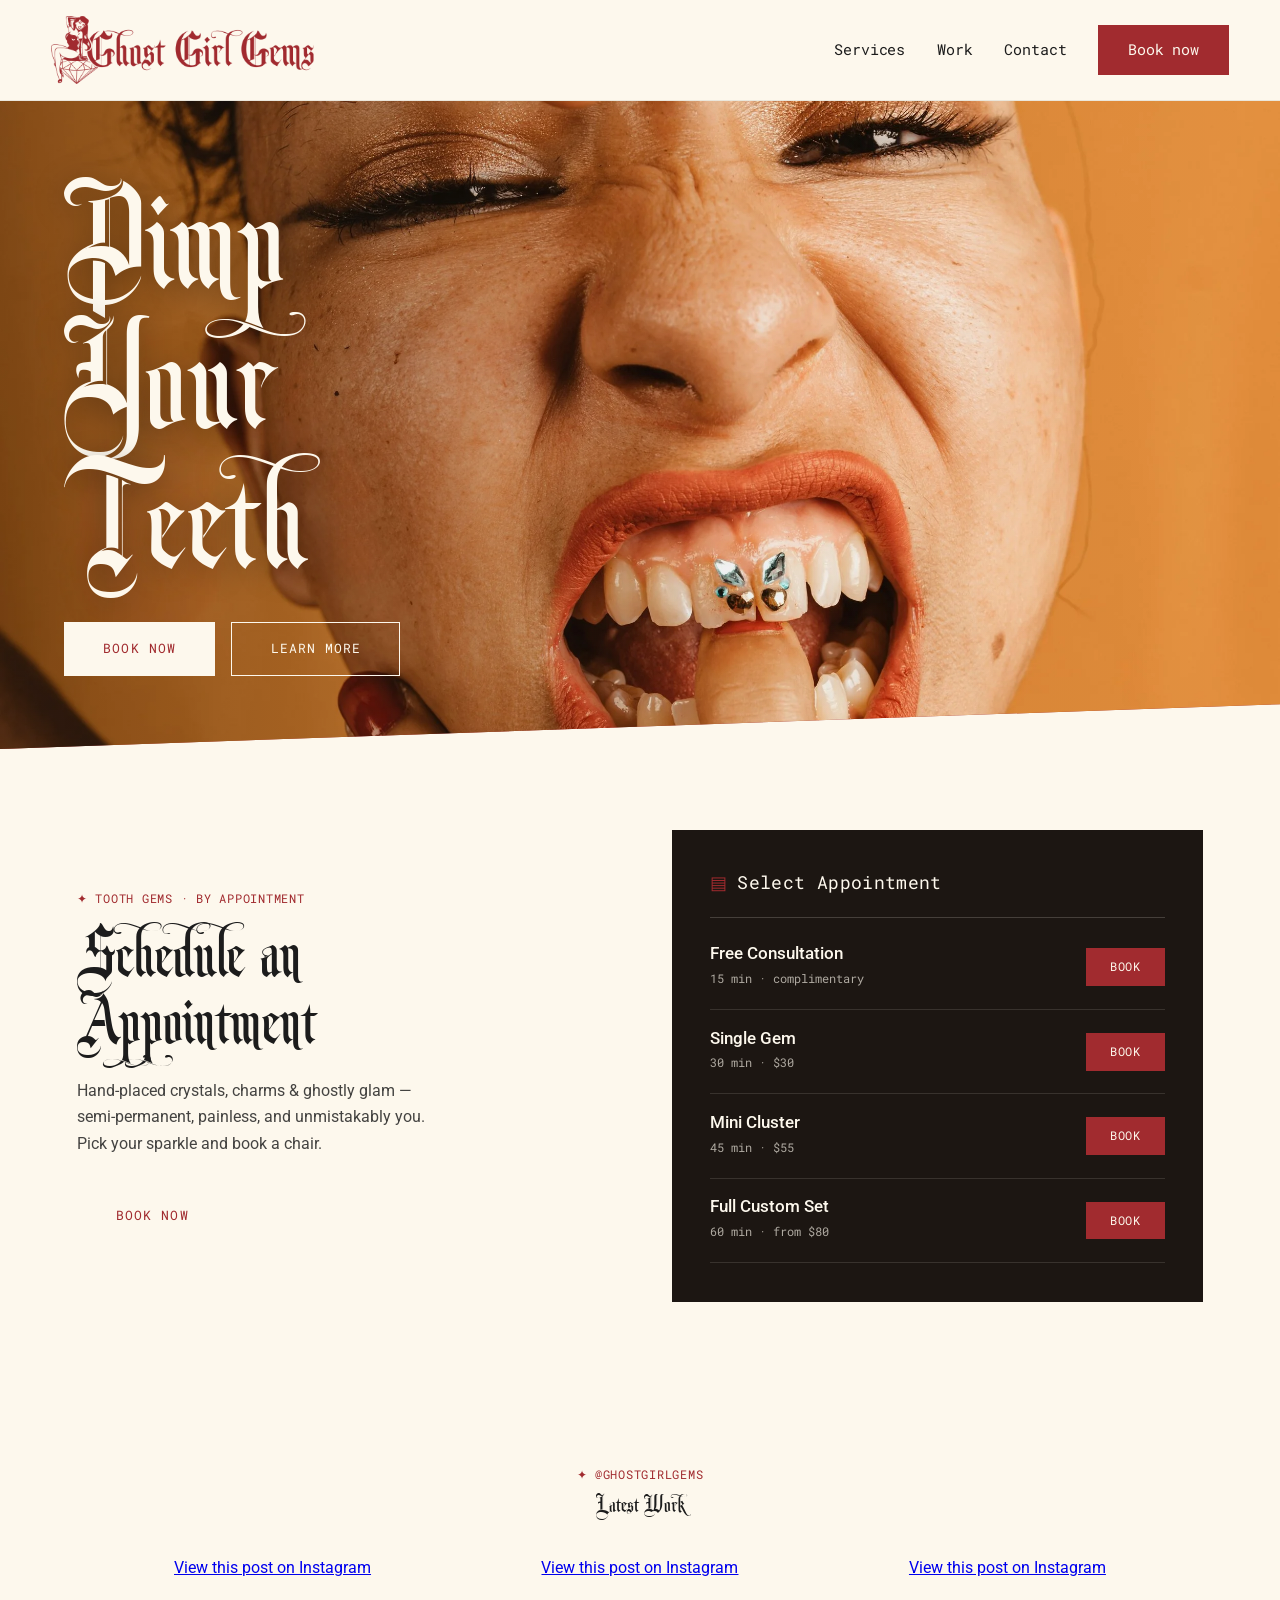
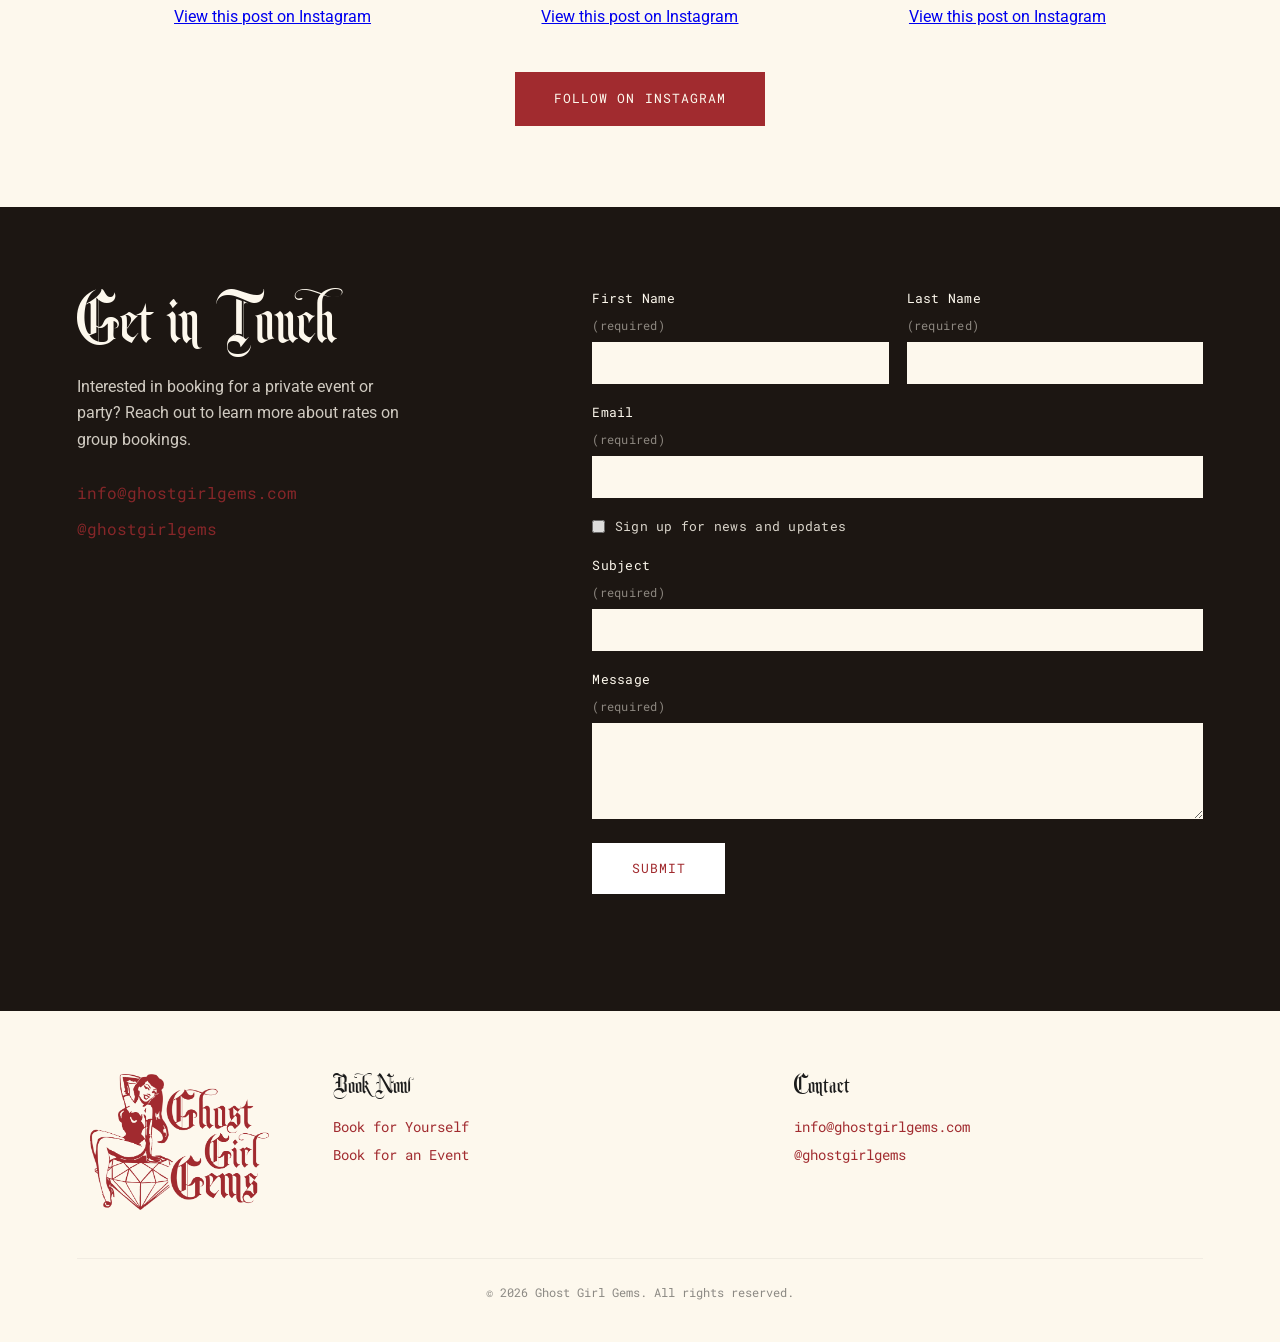
==== index.html @ fc2e5294 "Shrink hero so next section peeks above the fold Reduce hero min-height (86vh->72vh, cap 900->760) a" ====
<!DOCTYPE html>
<html lang="en">
<head>
  <meta charset="UTF-8" />
  <meta name="viewport" content="width=device-width, initial-scale=1.0" />
  <title>Ghost Girl Gems — Pimp Your Teeth</title>
  <meta name="description" content="Ghost Girl Gems — boutique tooth gems. Pimp your teeth with hand-placed crystals. Book a session or a private event." />

  <link rel="preconnect" href="https://fonts.googleapis.com" />
  <link rel="preconnect" href="https://fonts.gstatic.com" crossorigin />
  <link href="https://fonts.googleapis.com/css2?family=UnifrakturMaguntia&family=Roboto:wght@400;500&family=Roboto+Mono:wght@400;500&display=swap" rel="stylesheet" />

  <link rel="stylesheet" href="styles.css?v=8" />
  <link rel="icon" href="assets/logo-stacked.webp" />
</head>
<body>
  <!-- ───────────────── HEADER ───────────────── -->
  <header class="site-header" id="top">
    <a class="brand" href="#top" aria-label="Ghost Girl Gems home">
      <img src="assets/logo-horizontal.webp" alt="Ghost Girl Gems" />
    </a>

    <nav class="nav" aria-label="Primary">
      <a href="#services">Services</a>
      <a href="#work">Work</a>
      <a href="#contact">Contact</a>
    </nav>

    <a href="#book" class="book-pill">Book now</a>

    <button class="nav-toggle" aria-label="Open menu" aria-expanded="false">
      <span></span><span></span><span></span>
    </button>
  </header>

  <main>
    <!-- ───────────────── HERO ───────────────── -->
    <section class="hero">
      <div class="hero-media" aria-hidden="true"></div>
      <div class="hero-inner">
        <h1 class="hero-title">Pimp<br />Your<br />Teeth</h1>
        <div class="hero-actions">
          <a href="#book" class="btn btn-solid">Book Now</a>
          <a href="#services" class="btn btn-outline">Learn More</a>
        </div>
      </div>
    </section>

    <!-- ───────────────── SERVICES / SCHEDULE ───────────────── -->
    <section class="schedule" id="services">
      <div class="schedule-copy">
        <p class="eyebrow">✦ Tooth gems · by appointment</p>
        <h2>Schedule an<br />Appointment</h2>
        <p class="lede">
          Hand-placed crystals, charms &amp; ghostly glam — semi-permanent,
          painless, and unmistakably you. Pick your sparkle and book a chair.
        </p>
        <a href="#book" class="btn btn-solid">Book Now</a>
      </div>

      <div class="schedule-panel">
        <p class="panel-head"><span class="ico">▤</span> Select Appointment</p>
        <ul class="appt-list">
          <li>
            <div>
              <h3>Free Consultation</h3>
              <span class="appt-meta">15 min · complimentary</span>
            </div>
            <a href="#book" class="appt-book">Book</a>
          </li>
          <li>
            <div>
              <h3>Single Gem</h3>
              <span class="appt-meta">30 min · $30</span>
            </div>
            <a href="#book" class="appt-book">Book</a>
          </li>
          <li>
            <div>
              <h3>Mini Cluster</h3>
              <span class="appt-meta">45 min · $55</span>
            </div>
            <a href="#book" class="appt-book">Book</a>
          </li>
          <li>
            <div>
              <h3>Full Custom Set</h3>
              <span class="appt-meta">60 min · from $80</span>
            </div>
            <a href="#book" class="appt-book">Book</a>
          </li>
        </ul>
      </div>
    </section>

    <!-- ───────────────── INSTAGRAM FEED ───────────────── -->
    <section class="feed" id="work">
      <p class="eyebrow">✦ @ghostgirlgems</p>
      <h2>Latest Work</h2>
      <div class="ig-grid">
        <blockquote class="instagram-media" data-instgrm-permalink="https://www.instagram.com/p/C9IgzIKJkWm/" data-instgrm-version="14"><a href="https://www.instagram.com/p/C9IgzIKJkWm/">View this post on Instagram</a></blockquote>
        <blockquote class="instagram-media" data-instgrm-permalink="https://www.instagram.com/p/C7-A9IbJo44/" data-instgrm-version="14"><a href="https://www.instagram.com/p/C7-A9IbJo44/">View this post on Instagram</a></blockquote>
        <blockquote class="instagram-media" data-instgrm-permalink="https://www.instagram.com/p/C6r0bMwJK4V/" data-instgrm-version="14"><a href="https://www.instagram.com/p/C6r0bMwJK4V/">View this post on Instagram</a></blockquote>
        <blockquote class="instagram-media" data-instgrm-permalink="https://www.instagram.com/p/C6rzweipAnu/" data-instgrm-version="14"><a href="https://www.instagram.com/p/C6rzweipAnu/">View this post on Instagram</a></blockquote>
        <blockquote class="instagram-media" data-instgrm-permalink="https://www.instagram.com/p/C5okTGZJX7U/" data-instgrm-version="14"><a href="https://www.instagram.com/p/C5okTGZJX7U/">View this post on Instagram</a></blockquote>
        <blockquote class="instagram-media" data-instgrm-permalink="https://www.instagram.com/p/C3s0u_PJJyS/" data-instgrm-version="14"><a href="https://www.instagram.com/p/C3s0u_PJJyS/">View this post on Instagram</a></blockquote>
      </div>
      <a class="btn feed-follow" href="https://instagram.com/ghostgirlgems" target="_blank" rel="noopener">Follow on Instagram</a>
    </section>

    <!-- ───────────────── CONTACT / GET IN TOUCH ───────────────── -->
    <section class="contact" id="contact">
      <div class="contact-inner">
        <div class="contact-intro">
          <h2>Get in Touch</h2>
          <p>
            Interested in booking for a private event or party? Reach out to
            learn more about rates on group bookings.
          </p>
          <p class="contact-links">
            <a href="mailto:info@ghostgirlgems.com">info@ghostgirlgems.com</a><br />
            <a href="https://instagram.com/ghostgirlgems" target="_blank" rel="noopener">@ghostgirlgems</a>
          </p>
        </div>

        <form class="contact-form" id="book" action="https://api.web3forms.com/submit" method="post">
          <!-- Web3Forms: paste your free access key below.
               Get it at https://web3forms.com using info@ghostgirlgems.com -->
          <input type="hidden" name="access_key" value="0c0ff3c6-bdd1-413d-9546-fe53c8882497" />
          <input type="hidden" name="from_name" value="Ghost Girl Gems website" />
          <!-- honeypot: bots fill this, humans never see it -->
          <input type="checkbox" name="botcheck" style="display:none" tabindex="-1" autocomplete="off" aria-hidden="true" />
          <div class="row">
            <label>First Name <span>(required)</span>
              <input type="text" name="first" required />
            </label>
            <label>Last Name <span>(required)</span>
              <input type="text" name="last" required />
            </label>
          </div>
          <label>Email <span>(required)</span>
            <input type="email" name="email" required />
          </label>
          <label class="checkbox">
            <input type="checkbox" name="signup" /> Sign up for news and updates
          </label>
          <label>Subject <span>(required)</span>
            <input type="text" name="subject" required />
          </label>
          <label>Message <span>(required)</span>
            <textarea name="message" rows="4" required></textarea>
          </label>
          <button type="submit" class="btn btn-submit">Submit</button>
          <p id="form-status" class="form-status" role="status" aria-live="polite"></p>
        </form>
      </div>
    </section>
  </main>

  <!-- ───────────────── FOOTER ───────────────── -->
  <footer class="site-footer">
    <div class="foot-grid">
      <img class="foot-logo" src="assets/logo-stacked.webp" alt="Ghost Girl Gems" />
      <div class="foot-col">
        <h4>Book Now</h4>
        <a href="#book">Book for Yourself</a>
        <a href="#book">Book for an Event</a>
      </div>
      <div class="foot-col">
        <h4>Contact</h4>
        <a href="mailto:info@ghostgirlgems.com">info@ghostgirlgems.com</a>
        <a href="https://instagram.com/ghostgirlgems" target="_blank" rel="noopener">@ghostgirlgems</a>
      </div>
    </div>
    <p class="fine">© <span id="year"></span> Ghost Girl Gems. All rights reserved.</p>
  </footer>

  <script async src="https://www.instagram.com/embed.js"></script>
  <script src="script.js?v=3"></script>
</body>
</html>
---- styles.css ----
/* ═══════════════════════════════════════════════════════
   Ghost Girl Gems — gothic / vintage-tattoo
   ═══════════════════════════════════════════════════════ */

/* ─── Display font swap point ───────────────────────────
   When the real blackletter font arrives, drop it in
   assets/fonts/ and update the src below. Until then this
   @font-face fails silently and we fall back to
   UnifrakturMaguntia (loaded via Google Fonts in <head>).
*/
@font-face {
  font-family: "Ghost Display"; /* Monk Gothic by Oliveira 37 */
  src: url("assets/fonts/ghost-display.woff2?v=1") format("woff2");
  font-weight: 400;
  font-display: swap;
}

:root {
  --cream:  #fdf8ed;
  --ink:    #1c1c1c;
  --maroon: #a12b2f;
  --dark:   #1c1612;
  --white:  #ffffff;

  --display: "Ghost Display", "UnifrakturMaguntia", serif;
  --mono:    "Roboto Mono", ui-monospace, monospace;
  --body:    "Roboto", -apple-system, sans-serif;
}

* { box-sizing: border-box; margin: 0; padding: 0; }
html { scroll-behavior: smooth; }

body {
  font-family: var(--body);
  color: var(--ink);
  background: var(--cream);
  line-height: 1.65;
  -webkit-font-smoothing: antialiased;
  overflow-x: hidden;
}

h1, h2, h3, h4 { font-family: var(--display); font-weight: 400; line-height: 0.95; }

.eyebrow {
  font-family: var(--mono); font-size: 0.78rem; letter-spacing: 0.06em;
  text-transform: uppercase; color: var(--maroon);
}

.btn {
  display: inline-block; text-decoration: none; cursor: pointer;
  font-family: var(--mono); font-size: 0.82rem; letter-spacing: 0.08em;
  text-transform: uppercase; padding: 0.95rem 2.4rem; border: 1.5px solid transparent;
  transition: background 0.25s, color 0.25s, transform 0.25s; white-space: nowrap;
}
.btn-solid  { background: var(--cream); color: var(--maroon); border-color: var(--cream); }
.btn-solid:hover  { background: var(--maroon); color: var(--cream); border-color: var(--maroon); transform: translateY(-2px); }
.btn-outline { background: transparent; color: var(--cream); border-color: var(--cream); }
.btn-outline:hover { background: var(--cream); color: var(--maroon); transform: translateY(-2px); }

/* anchor targets clear the sticky header */
section[id] { scroll-margin-top: 90px; }

/* ───────── HEADER ───────── */
.site-header {
  position: sticky; top: 0; z-index: 100;
  display: flex; align-items: center; gap: 2rem;
  padding: 1rem clamp(1.25rem, 4vw, 3.5rem);
  background: var(--cream);
  border-bottom: 1px solid rgba(28, 28, 28, 0.08);
}
.brand { display: inline-flex; align-items: center; }
.brand img { height: clamp(46px, 6vw, 68px); width: auto; display: block; }

.nav { display: flex; gap: 2rem; margin-left: auto; }
.nav a {
  font-family: var(--mono); font-size: 0.95rem; letter-spacing: -0.01em;
  color: var(--ink); text-decoration: none; position: relative; padding: 0.2rem 0;
}
.nav a::after {
  content: ""; position: absolute; left: 0; bottom: -2px; width: 0; height: 1.5px;
  background: var(--maroon); transition: width 0.28s ease;
}
.nav a:hover { color: var(--maroon); }
.nav a:hover::after { width: 100%; }

.book-pill {
  font-family: var(--mono); font-size: 0.95rem; letter-spacing: -0.01em;
  background: var(--maroon); color: var(--cream); text-decoration: none;
  padding: 0.7rem 1.8rem; border: 1.5px solid var(--maroon);
  transition: background 0.25s, color 0.25s;
}
.book-pill:hover { background: transparent; color: var(--maroon); }

.nav-toggle { display: none; flex-direction: column; gap: 5px; background: none; border: 0; cursor: pointer; padding: 6px; margin-left: auto; }
.nav-toggle span { width: 26px; height: 2px; background: var(--ink); transition: 0.3s; }

/* ───────── HERO ───────── */
.hero {
  position: relative; min-height: clamp(460px, 72vh, 760px);
  display: flex; align-items: center;
  /* angled bottom edge, like the reference */
  clip-path: polygon(0 0, 100% 0, 100% calc(100% - 3.5vw), 0 100%);
}
.hero-media {
  position: absolute; inset: 0;
  background: var(--maroon) url("assets/hero.webp") center 48% / cover no-repeat;
}
.hero-media::after {
  content: ""; position: absolute; inset: 0;
  background: linear-gradient(90deg, rgba(28,22,18,0.35) 0%, rgba(28,22,18,0.05) 55%, transparent 100%);
}
.hero-inner {
  position: relative; padding: 0 clamp(1.25rem, 5vw, 4.5rem);
  width: 100%;
}
.hero-title {
  color: var(--cream);
  font-size: clamp(3.25rem, 11.5vw, 10rem);
  letter-spacing: 0.01em;
  text-shadow: 0 6px 30px rgba(0, 0, 0, 0.35);
  margin-bottom: 1.8rem;
}
.hero-actions { display: flex; gap: 1rem; flex-wrap: wrap; }

/* ───────── SCHEDULE / SERVICES ───────── */
.schedule {
  display: grid; grid-template-columns: 1fr 1fr; gap: clamp(2rem, 5vw, 4.5rem);
  align-items: center;
  padding: clamp(3.5rem, 9vh, 6.5rem) clamp(1.25rem, 6vw, 6rem);
}
.schedule-copy h2 { font-size: clamp(2.6rem, 6vw, 4.4rem); margin: 0.8rem 0 1.4rem; color: var(--ink); }
.schedule-copy .lede { color: var(--ink); opacity: 0.82; max-width: 40ch; margin-bottom: 2rem; }

.schedule-panel {
  background: var(--dark); color: var(--cream);
  padding: clamp(1.8rem, 3vw, 2.6rem);
}
.panel-head {
  font-family: var(--mono); font-size: 1.1rem; letter-spacing: 0.02em;
  display: flex; align-items: center; gap: 0.6rem; padding-bottom: 1.2rem;
  border-bottom: 1px solid rgba(253, 248, 237, 0.18); margin-bottom: 0.5rem;
}
.panel-head .ico { color: var(--maroon); }
.appt-list { list-style: none; }
.appt-list li {
  display: flex; align-items: center; justify-content: space-between; gap: 1rem;
  padding: 1.1rem 0; border-bottom: 1px solid rgba(253, 248, 237, 0.12);
}
.appt-list h3 { font-family: var(--body); font-weight: 500; font-size: 1.05rem; line-height: 1.3; }
.appt-meta { font-family: var(--mono); font-size: 0.78rem; opacity: 0.65; }
.appt-book {
  font-family: var(--mono); font-size: 0.75rem; letter-spacing: 0.08em; text-transform: uppercase;
  color: var(--cream); text-decoration: none; border: 1.5px solid var(--maroon);
  background: var(--maroon); padding: 0.5rem 1.4rem; transition: background 0.25s, color 0.25s;
}
.appt-book:hover { background: transparent; color: var(--cream); }
.panel-note { font-family: var(--mono); font-size: 0.72rem; opacity: 0.5; margin-top: 1.2rem; }

/* ───────── INSTAGRAM FEED ───────── */
.feed { padding: clamp(3.5rem, 9vh, 6.5rem) clamp(1.25rem, 6vw, 6rem); text-align: center; }
.feed h2 { color: var(--ink); margin: 0.6rem 0 2.4rem; }
.ig-grid {
  display: grid; grid-template-columns: repeat(auto-fill, minmax(300px, 1fr));
  gap: 1.4rem; max-width: 1080px; margin: 0 auto; justify-items: center; align-items: start;
}
.ig-grid .instagram-media {
  margin: 0 auto !important; min-width: 280px !important; width: 100% !important; max-width: 340px !important;
}
.feed-follow {
  margin-top: 2.6rem; background: var(--maroon); color: var(--cream); border-color: var(--maroon);
}
.feed-follow:hover { background: transparent; color: var(--maroon); transform: translateY(-2px); }

/* ───────── CONTACT ───────── */
.contact { background: var(--dark); color: var(--cream); }
.contact-inner {
  display: grid; grid-template-columns: 0.85fr 1.15fr; gap: clamp(2rem, 5vw, 4.5rem);
  align-items: start;
  padding: clamp(3.5rem, 9vh, 6.5rem) clamp(1.25rem, 6vw, 6rem);
}
.contact-intro h2 { font-size: clamp(2.6rem, 6vw, 4.4rem); color: var(--cream); margin-bottom: 1.2rem; }
.contact-intro p { opacity: 0.8; max-width: 36ch; margin-bottom: 1.4rem; }
.contact-links a { color: var(--maroon); font-family: var(--mono); text-decoration: none; line-height: 2.2; }
.contact-links a:hover { color: var(--cream); }

.contact-form { display: flex; flex-direction: column; gap: 1.1rem; scroll-margin-top: 100px; }
.contact-form .row { display: grid; grid-template-columns: 1fr 1fr; gap: 1.1rem; }
.contact-form label {
  display: flex; flex-direction: column; gap: 0.45rem;
  font-family: var(--mono); font-size: 0.8rem; letter-spacing: 0.02em;
}
.contact-form label span { opacity: 0.5; font-size: 0.72rem; }
.contact-form input, .contact-form textarea {
  font-family: var(--body); font-size: 0.95rem; color: var(--ink);
  background: var(--cream); border: 0; padding: 0.75rem 0.9rem; width: 100%;
}
.contact-form input:focus, .contact-form textarea:focus { outline: 2px solid var(--maroon); }
.contact-form .checkbox { flex-direction: row; align-items: center; gap: 0.6rem; opacity: 0.85; }
.contact-form .checkbox input { width: auto; }
.btn-submit {
  align-self: flex-start; background: var(--white); color: var(--maroon);
  border-color: var(--white); margin-top: 0.4rem;
}
.btn-submit:hover { background: var(--maroon); color: var(--cream); border-color: var(--maroon); }
.form-status { font-family: var(--mono); font-size: 0.82rem; min-height: 1.2em; margin-top: 0.2rem; }
.form-status.sending { color: var(--cream); opacity: 0.7; }
.form-status.ok  { color: #9be7a8; }
.form-status.err { color: #ff9aa2; }

/* ───────── FOOTER ───────── */
.site-footer { background: var(--cream); padding: clamp(3rem, 7vh, 5rem) clamp(1.25rem, 6vw, 6rem) 2.5rem; }
.foot-grid {
  display: grid; grid-template-columns: auto 1fr 1fr; gap: clamp(2rem, 5vw, 4rem);
  align-items: start; max-width: 1100px; margin: 0 auto;
}
.foot-logo { width: clamp(120px, 14vw, 180px); height: auto; }
.foot-col h4 { font-size: 1.6rem; color: var(--ink); margin-bottom: 0.9rem; }
.foot-col a {
  display: block; font-family: var(--mono); font-size: 0.85rem; color: var(--maroon);
  text-decoration: none; line-height: 2.1;
}
.foot-col a:hover { color: var(--ink); }
.fine {
  font-family: var(--mono); font-size: 0.72rem; opacity: 0.5; text-align: center;
  margin-top: 3rem; padding-top: 1.5rem; border-top: 1px solid rgba(28, 28, 28, 0.1);
}

/* ───────── RESPONSIVE ───────── */
@media (max-width: 880px) {
  .schedule, .contact-inner { grid-template-columns: 1fr; }
  .foot-grid { grid-template-columns: 1fr 1fr; }
  .foot-logo { grid-column: 1 / -1; }
}
@media (max-width: 620px) {
  .nav, .book-pill { display: none; }
  .nav-toggle { display: flex; }
  .nav.open {
    display: flex; flex-direction: column; gap: 1.4rem;
    position: fixed; inset: 78px 0 auto 0; background: var(--cream);
    padding: 2rem; border-bottom: 1px solid rgba(28,28,28,0.1); margin: 0;
  }
  .nav.open + .book-pill,
  .book-pill.show { display: inline-block; position: fixed; inset: auto 0 auto 0; top: 210px; margin: 0 2rem; text-align: center; z-index: 99; }
  .contact-form .row { grid-template-columns: 1fr; }
  .hero { clip-path: polygon(0 0, 100% 0, 100% calc(100% - 6vw), 0 100%); }
}

@media (prefers-reduced-motion: reduce) {
  *, *::before, *::after { animation: none !important; transition: none !important; }
  html { scroll-behavior: auto; }
}
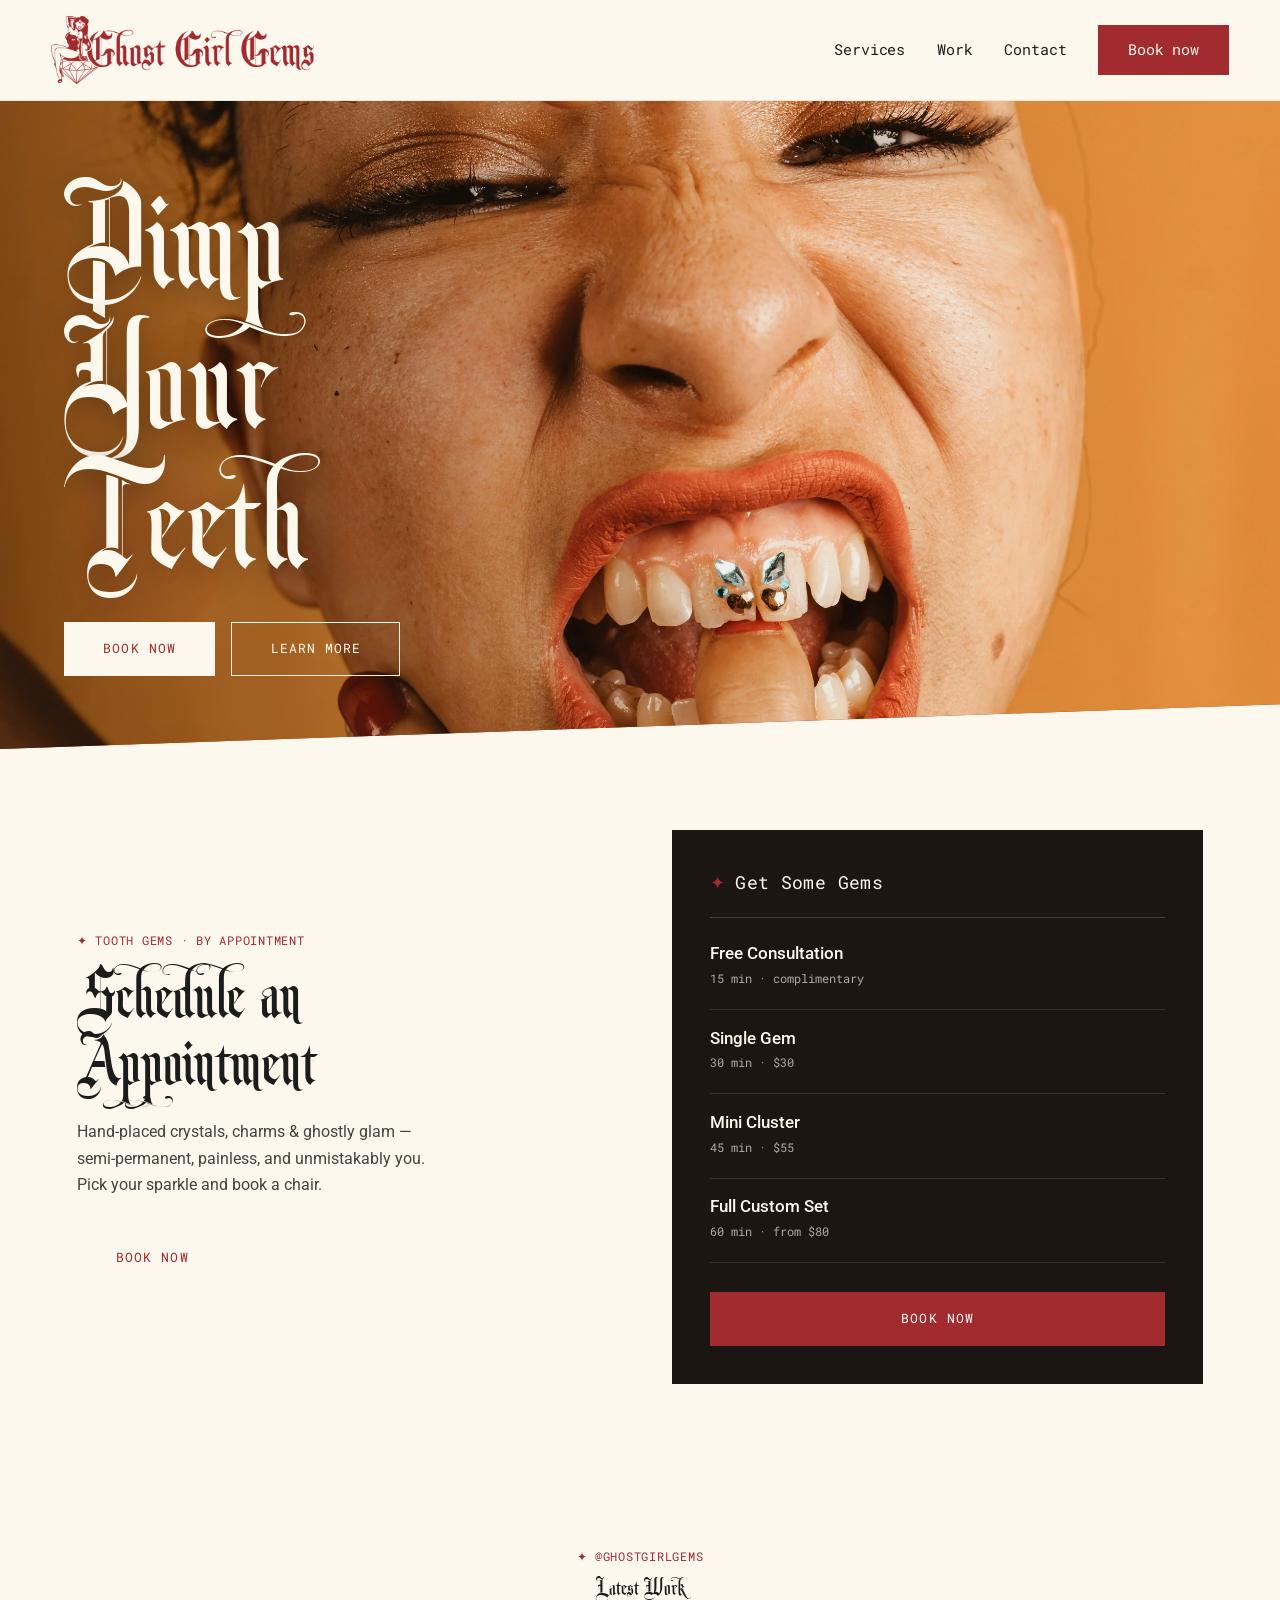
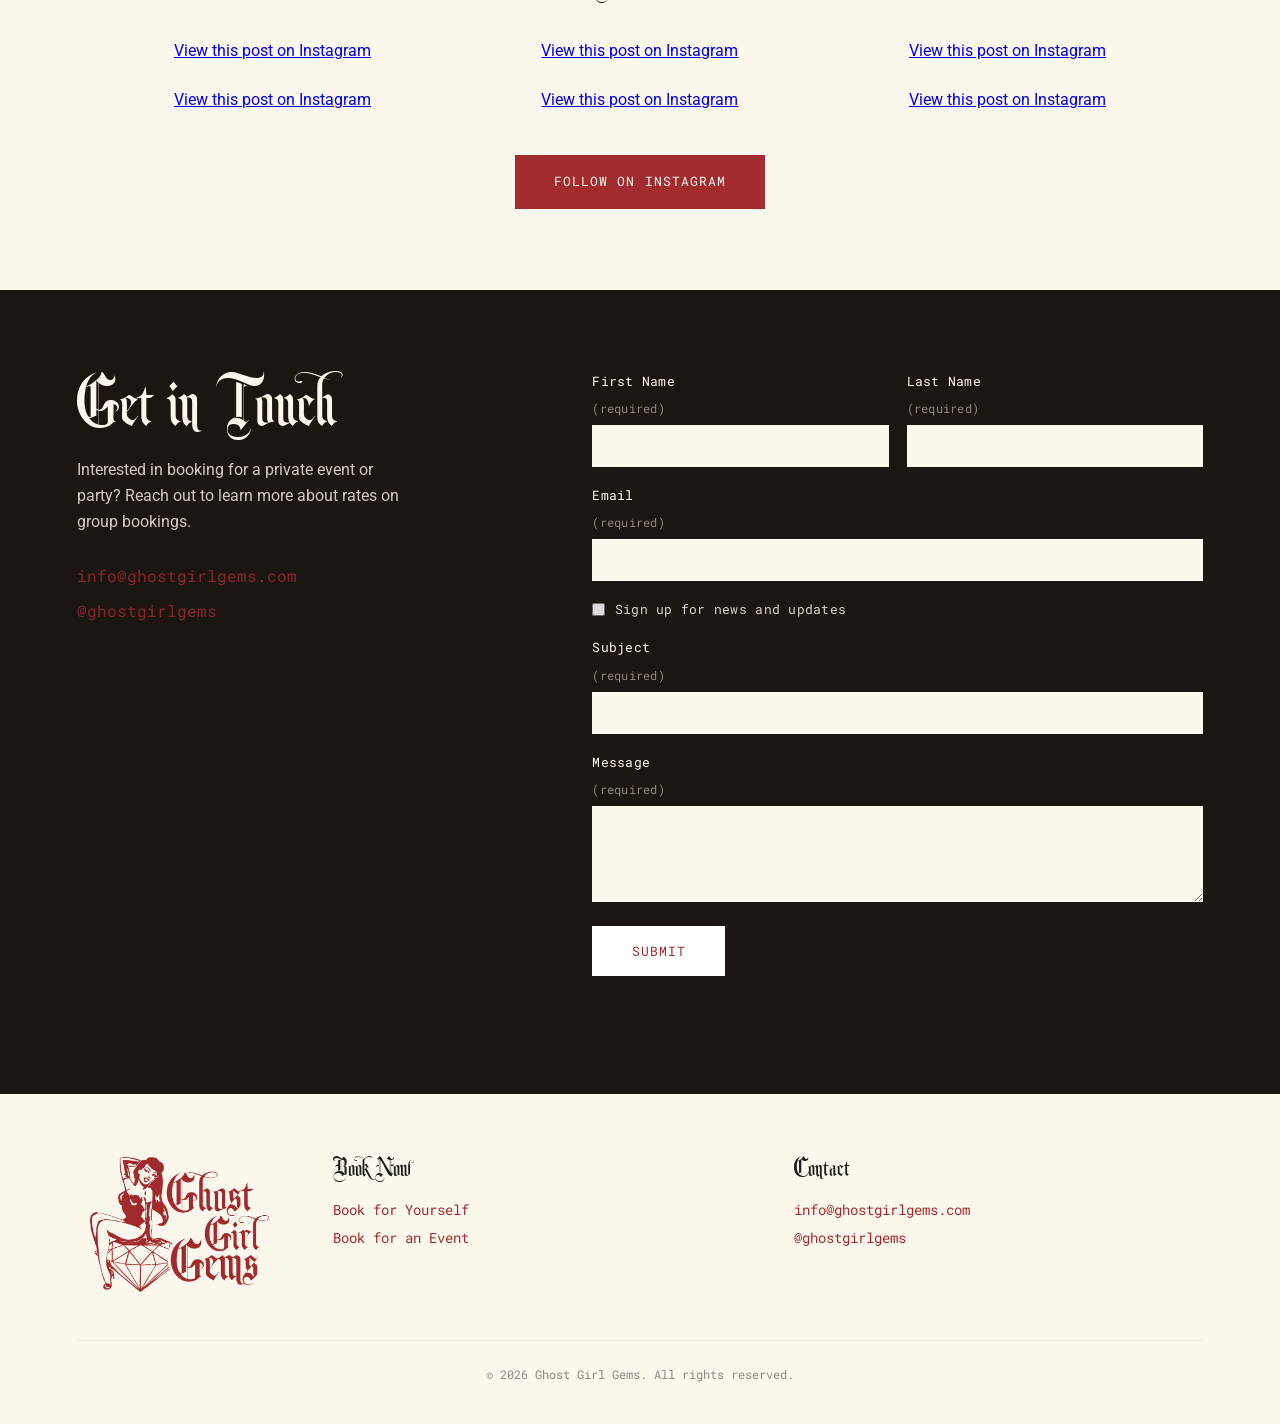
==== commit a4f9c565: "Tidy Get Some Gems panel + more scroll headroom - Rename panel 'Select Appointment' -> 'Get Some Gem" ====
--- a/index.html
+++ b/index.html
@@ -10,7 +10,7 @@
   <link rel="preconnect" href="https://fonts.gstatic.com" crossorigin />
   <link href="https://fonts.googleapis.com/css2?family=UnifrakturMaguntia&family=Roboto:wght@400;500&family=Roboto+Mono:wght@400;500&display=swap" rel="stylesheet" />
 
-  <link rel="stylesheet" href="styles.css?v=8" />
+  <link rel="stylesheet" href="styles.css?v=9" />
   <link rel="icon" href="assets/logo-stacked.webp" />
 </head>
 <body>
@@ -59,37 +59,30 @@
       </div>
 
       <div class="schedule-panel">
-        <p class="panel-head"><span class="ico">▤</span> Select Appointment</p>
+        <p class="panel-head"><span class="ico">✦</span> Get Some Gems</p>
         <ul class="appt-list">
           <li>
             <div>
               <h3>Free Consultation</h3>
               <span class="appt-meta">15 min · complimentary</span>
-            </div>
-            <a href="#book" class="appt-book">Book</a>
-          </li>
+            </div>          </li>
           <li>
             <div>
               <h3>Single Gem</h3>
               <span class="appt-meta">30 min · $30</span>
-            </div>
-            <a href="#book" class="appt-book">Book</a>
-          </li>
+            </div>          </li>
           <li>
             <div>
               <h3>Mini Cluster</h3>
               <span class="appt-meta">45 min · $55</span>
-            </div>
-            <a href="#book" class="appt-book">Book</a>
-          </li>
+            </div>          </li>
           <li>
             <div>
               <h3>Full Custom Set</h3>
               <span class="appt-meta">60 min · from $80</span>
-            </div>
-            <a href="#book" class="appt-book">Book</a>
-          </li>
+            </div>          </li>
         </ul>
+        <a href="#book" class="btn panel-cta">Book Now</a>
       </div>
     </section>
 
--- a/styles.css
+++ b/styles.css
@@ -58,7 +58,7 @@
 .btn-outline:hover { background: var(--cream); color: var(--maroon); transform: translateY(-2px); }
 
 /* anchor targets clear the sticky header */
-section[id] { scroll-margin-top: 90px; }
+section[id] { scroll-margin-top: 110px; }
 
 /* ───────── HEADER ───────── */
 .site-header {
@@ -155,6 +155,8 @@
 }
 .appt-book:hover { background: transparent; color: var(--cream); }
 .panel-note { font-family: var(--mono); font-size: 0.72rem; opacity: 0.5; margin-top: 1.2rem; }
+.panel-cta { display: block; text-align: center; margin-top: 1.8rem; background: var(--maroon); color: var(--cream); border-color: var(--maroon); }
+.panel-cta:hover { background: transparent; color: var(--cream); transform: translateY(-2px); }
 
 /* ───────── INSTAGRAM FEED ───────── */
 .feed { padding: clamp(3.5rem, 9vh, 6.5rem) clamp(1.25rem, 6vw, 6rem); text-align: center; }
@@ -183,7 +185,7 @@
 .contact-links a { color: var(--maroon); font-family: var(--mono); text-decoration: none; line-height: 2.2; }
 .contact-links a:hover { color: var(--cream); }
 
-.contact-form { display: flex; flex-direction: column; gap: 1.1rem; scroll-margin-top: 100px; }
+.contact-form { display: flex; flex-direction: column; gap: 1.1rem; scroll-margin-top: 130px; }
 .contact-form .row { display: grid; grid-template-columns: 1fr 1fr; gap: 1.1rem; }
 .contact-form label {
   display: flex; flex-direction: column; gap: 0.45rem;
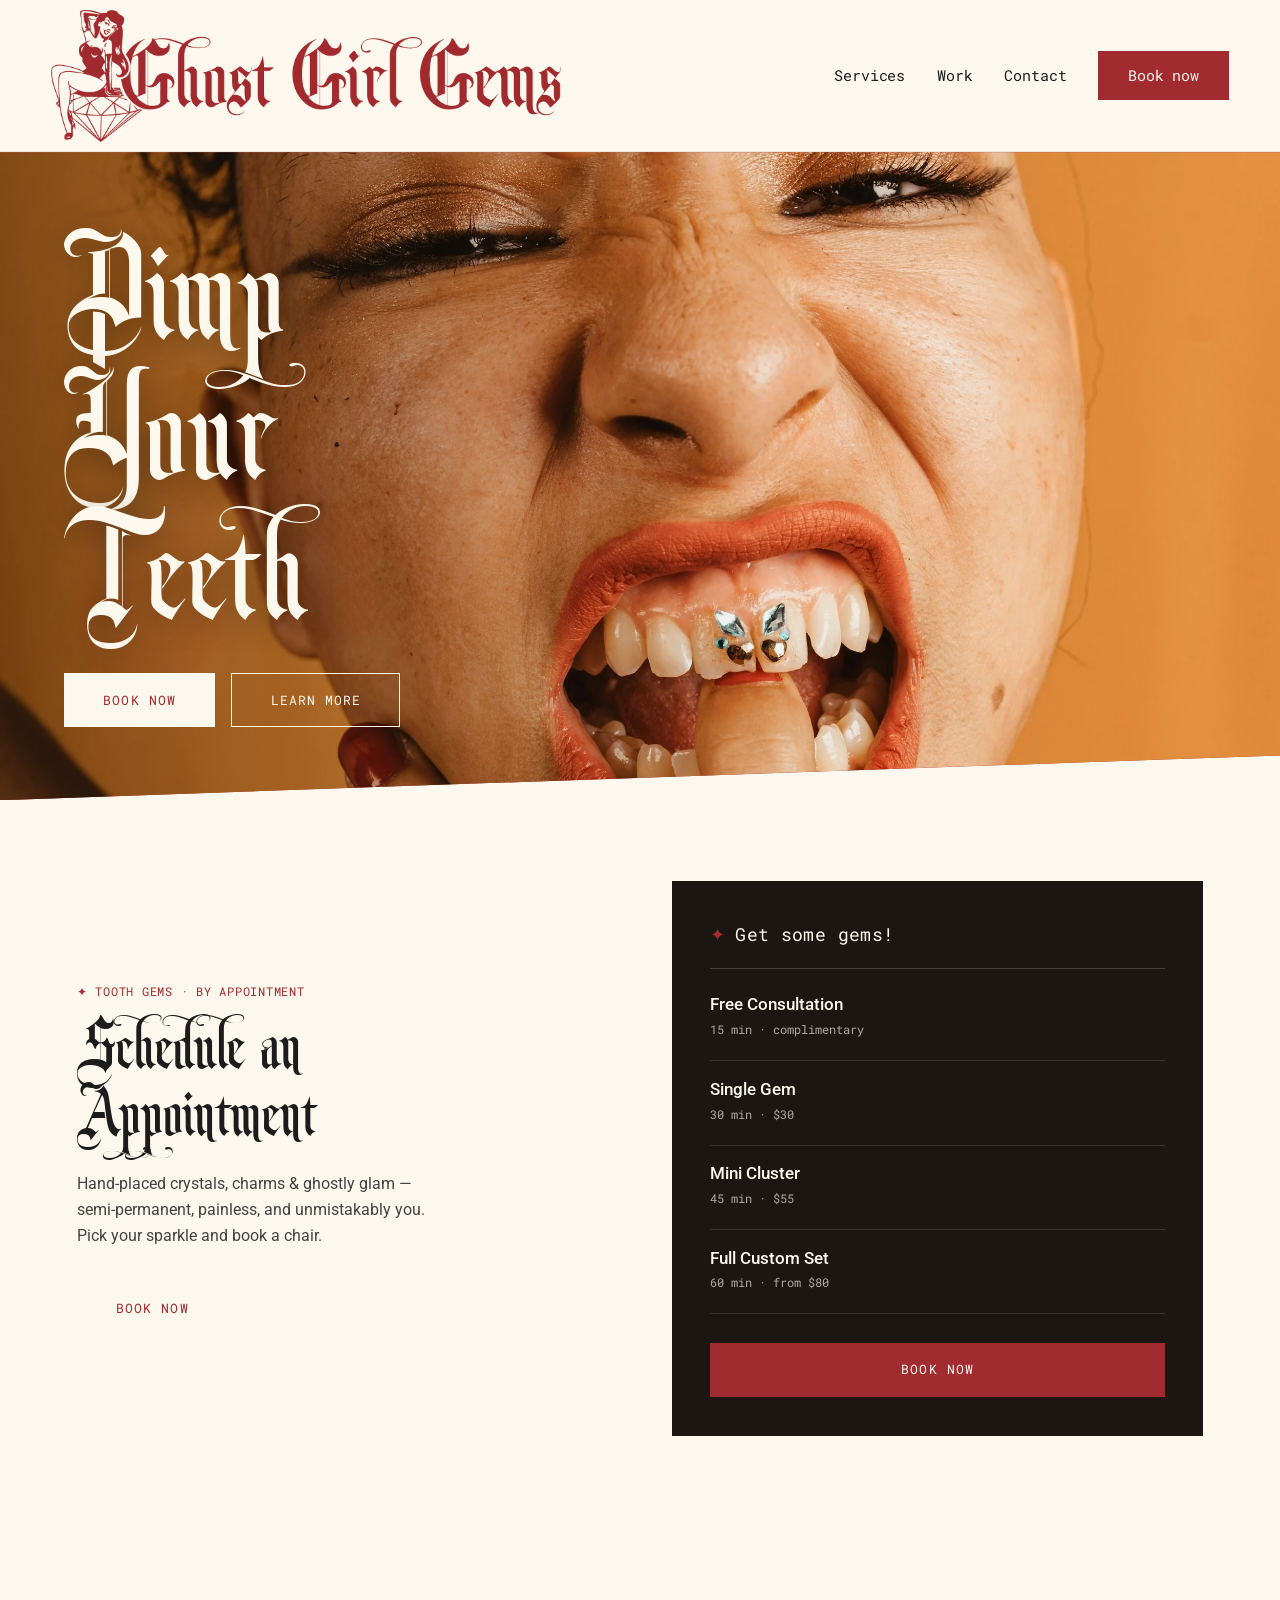
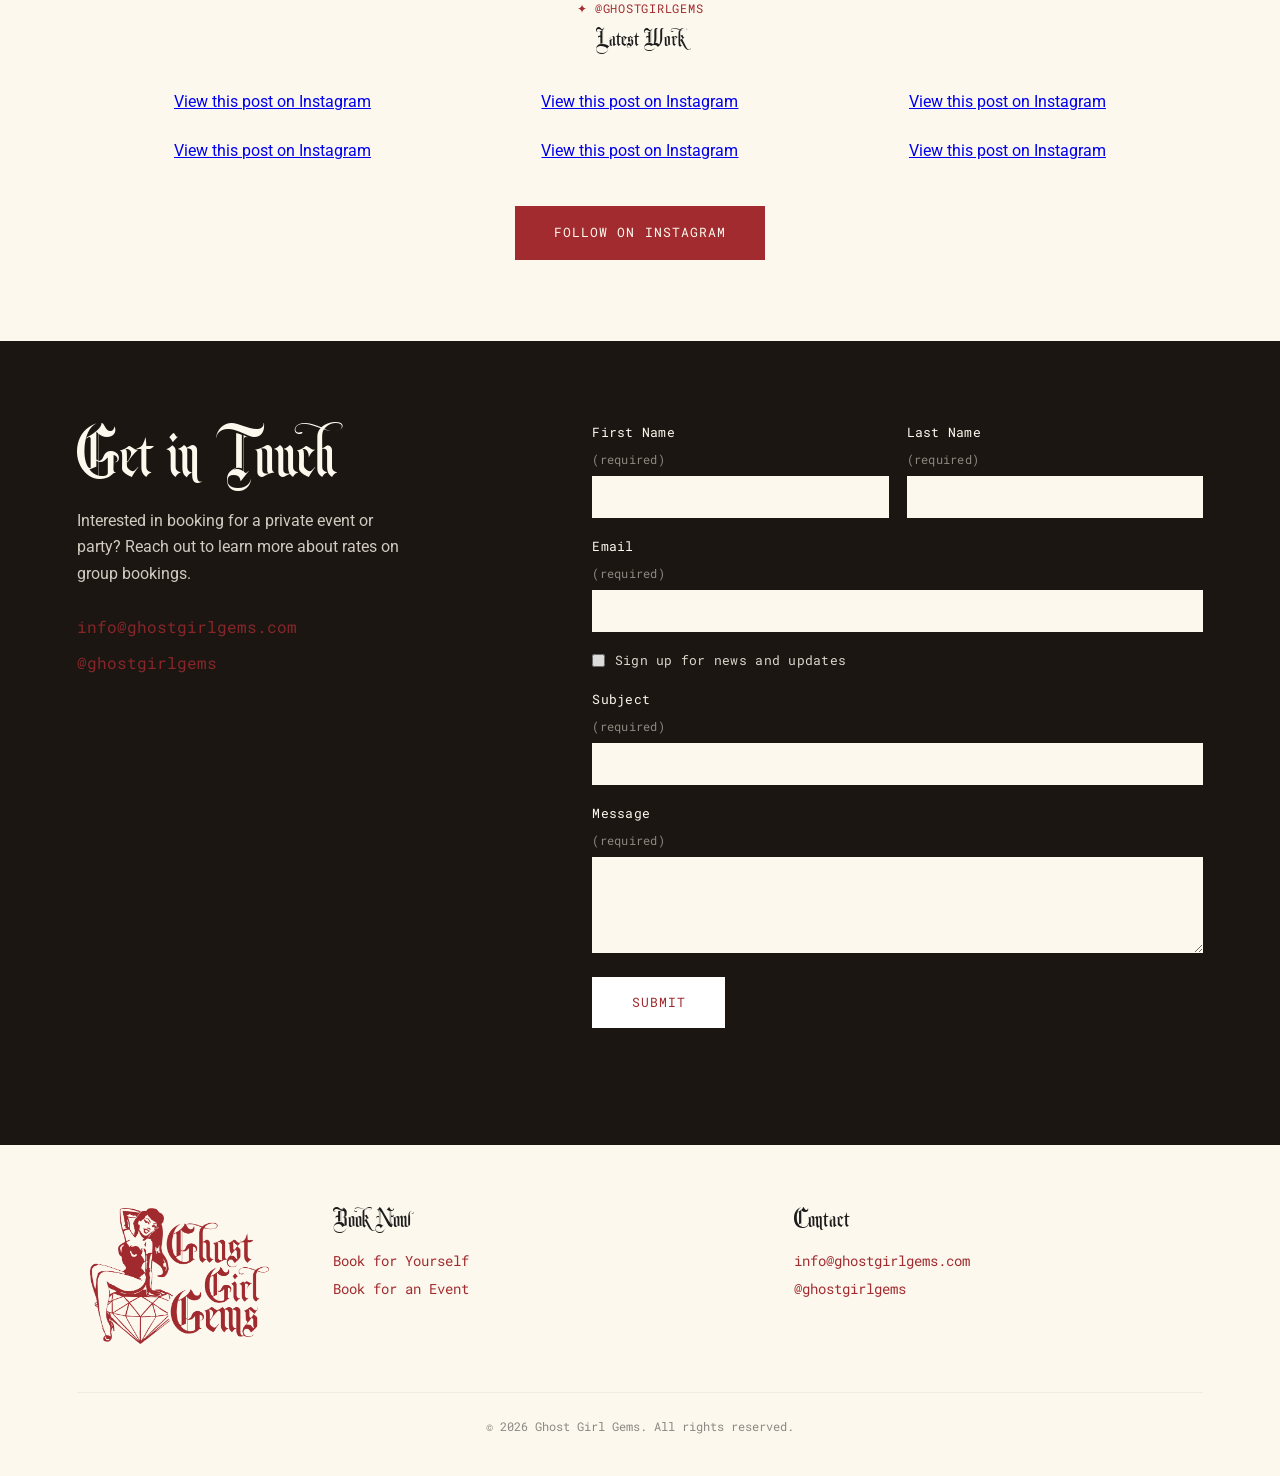
==== commit 27815153: "Double the header logo Logo height ~46-68px -> 80-132px (roughly doubled). Trim header padding (1rem" ====
--- a/index.html
+++ b/index.html
@@ -10,7 +10,7 @@
   <link rel="preconnect" href="https://fonts.gstatic.com" crossorigin />
   <link href="https://fonts.googleapis.com/css2?family=UnifrakturMaguntia&family=Roboto:wght@400;500&family=Roboto+Mono:wght@400;500&display=swap" rel="stylesheet" />
 
-  <link rel="stylesheet" href="styles.css?v=9" />
+  <link rel="stylesheet" href="styles.css?v=10" />
   <link rel="icon" href="assets/logo-stacked.webp" />
 </head>
 <body>
@@ -59,7 +59,7 @@
       </div>
 
       <div class="schedule-panel">
-        <p class="panel-head"><span class="ico">✦</span> Get Some Gems</p>
+        <p class="panel-head"><span class="ico">✦</span> Get some gems!</p>
         <ul class="appt-list">
           <li>
             <div>
--- a/styles.css
+++ b/styles.css
@@ -58,18 +58,18 @@
 .btn-outline:hover { background: var(--cream); color: var(--maroon); transform: translateY(-2px); }
 
 /* anchor targets clear the sticky header */
-section[id] { scroll-margin-top: 110px; }
+section[id] { scroll-margin-top: 170px; }
 
 /* ───────── HEADER ───────── */
 .site-header {
   position: sticky; top: 0; z-index: 100;
   display: flex; align-items: center; gap: 2rem;
-  padding: 1rem clamp(1.25rem, 4vw, 3.5rem);
+  padding: 0.6rem clamp(1.25rem, 4vw, 3.5rem);
   background: var(--cream);
   border-bottom: 1px solid rgba(28, 28, 28, 0.08);
 }
 .brand { display: inline-flex; align-items: center; }
-.brand img { height: clamp(46px, 6vw, 68px); width: auto; display: block; }
+.brand img { height: clamp(80px, 11vw, 132px); width: auto; display: block; }
 
 .nav { display: flex; gap: 2rem; margin-left: auto; }
 .nav a {
@@ -185,7 +185,7 @@
 .contact-links a { color: var(--maroon); font-family: var(--mono); text-decoration: none; line-height: 2.2; }
 .contact-links a:hover { color: var(--cream); }
 
-.contact-form { display: flex; flex-direction: column; gap: 1.1rem; scroll-margin-top: 130px; }
+.contact-form { display: flex; flex-direction: column; gap: 1.1rem; scroll-margin-top: 185px; }
 .contact-form .row { display: grid; grid-template-columns: 1fr 1fr; gap: 1.1rem; }
 .contact-form label {
   display: flex; flex-direction: column; gap: 0.45rem;
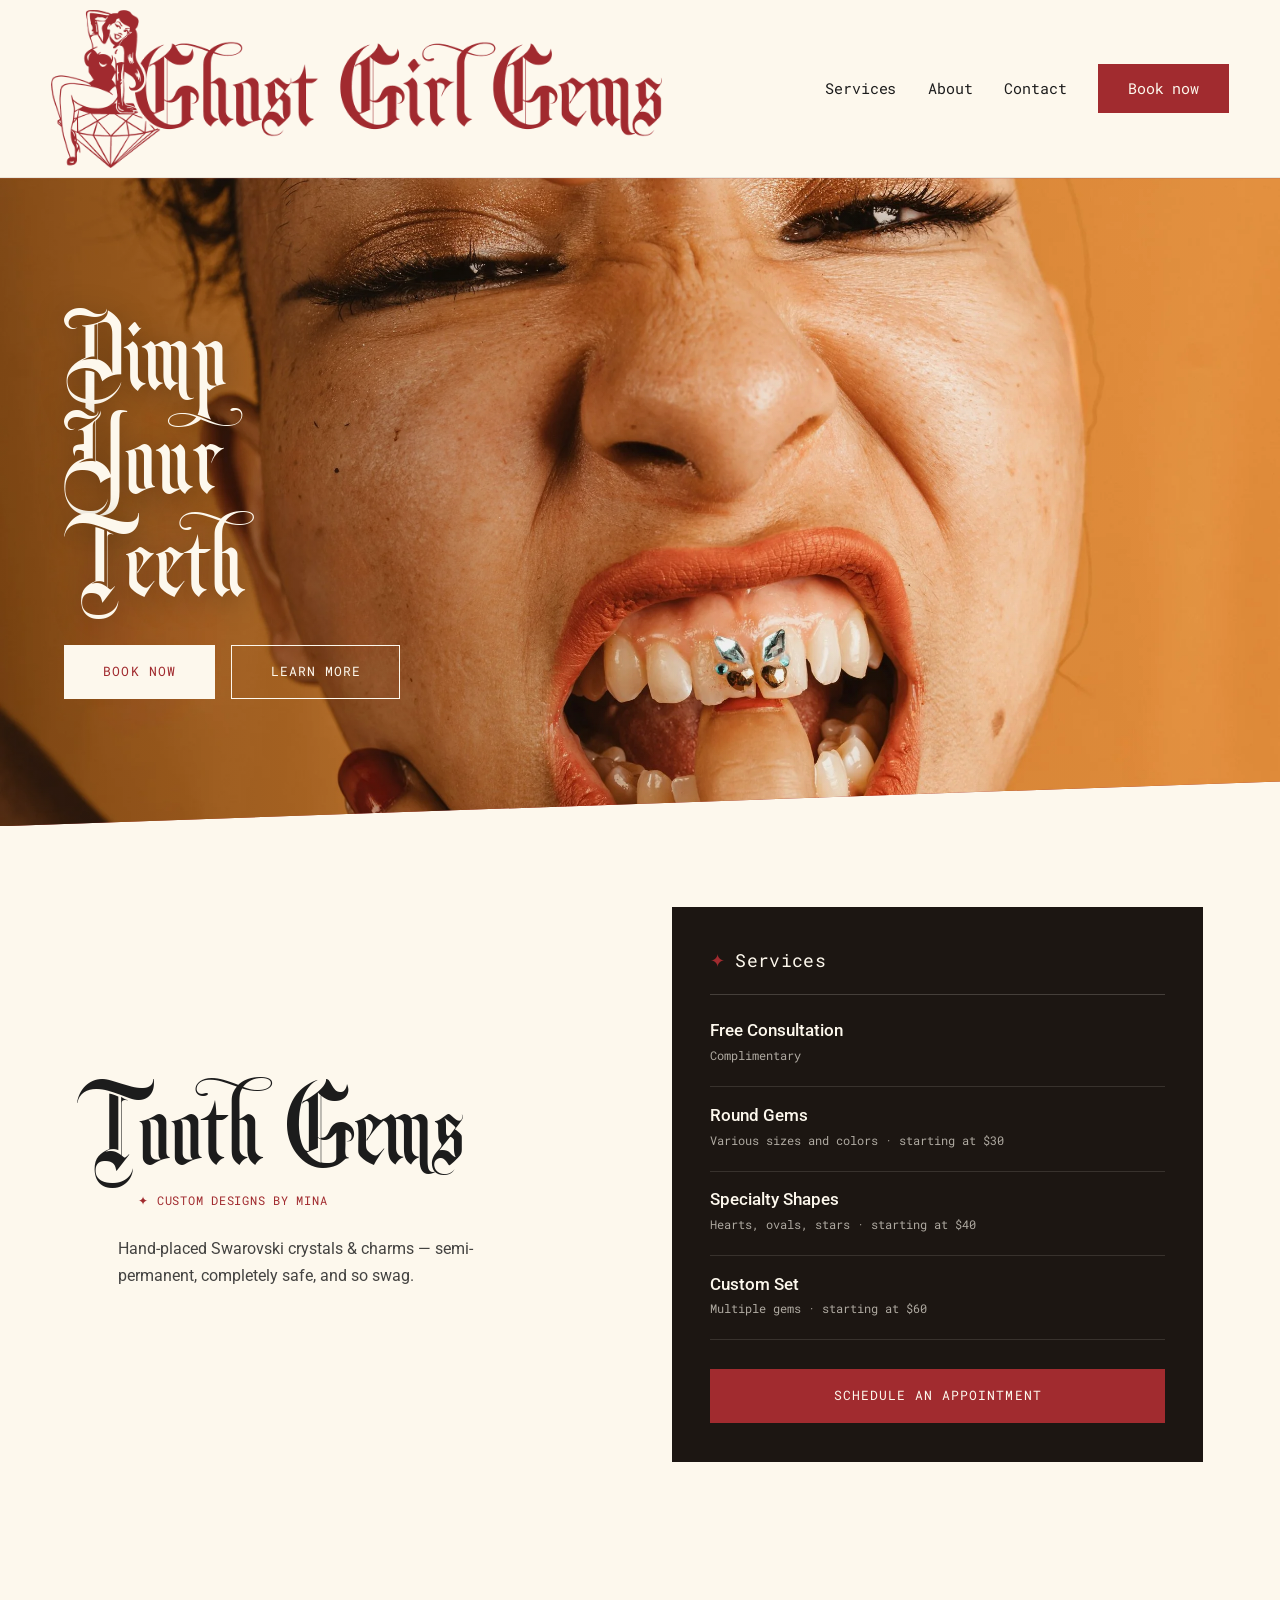
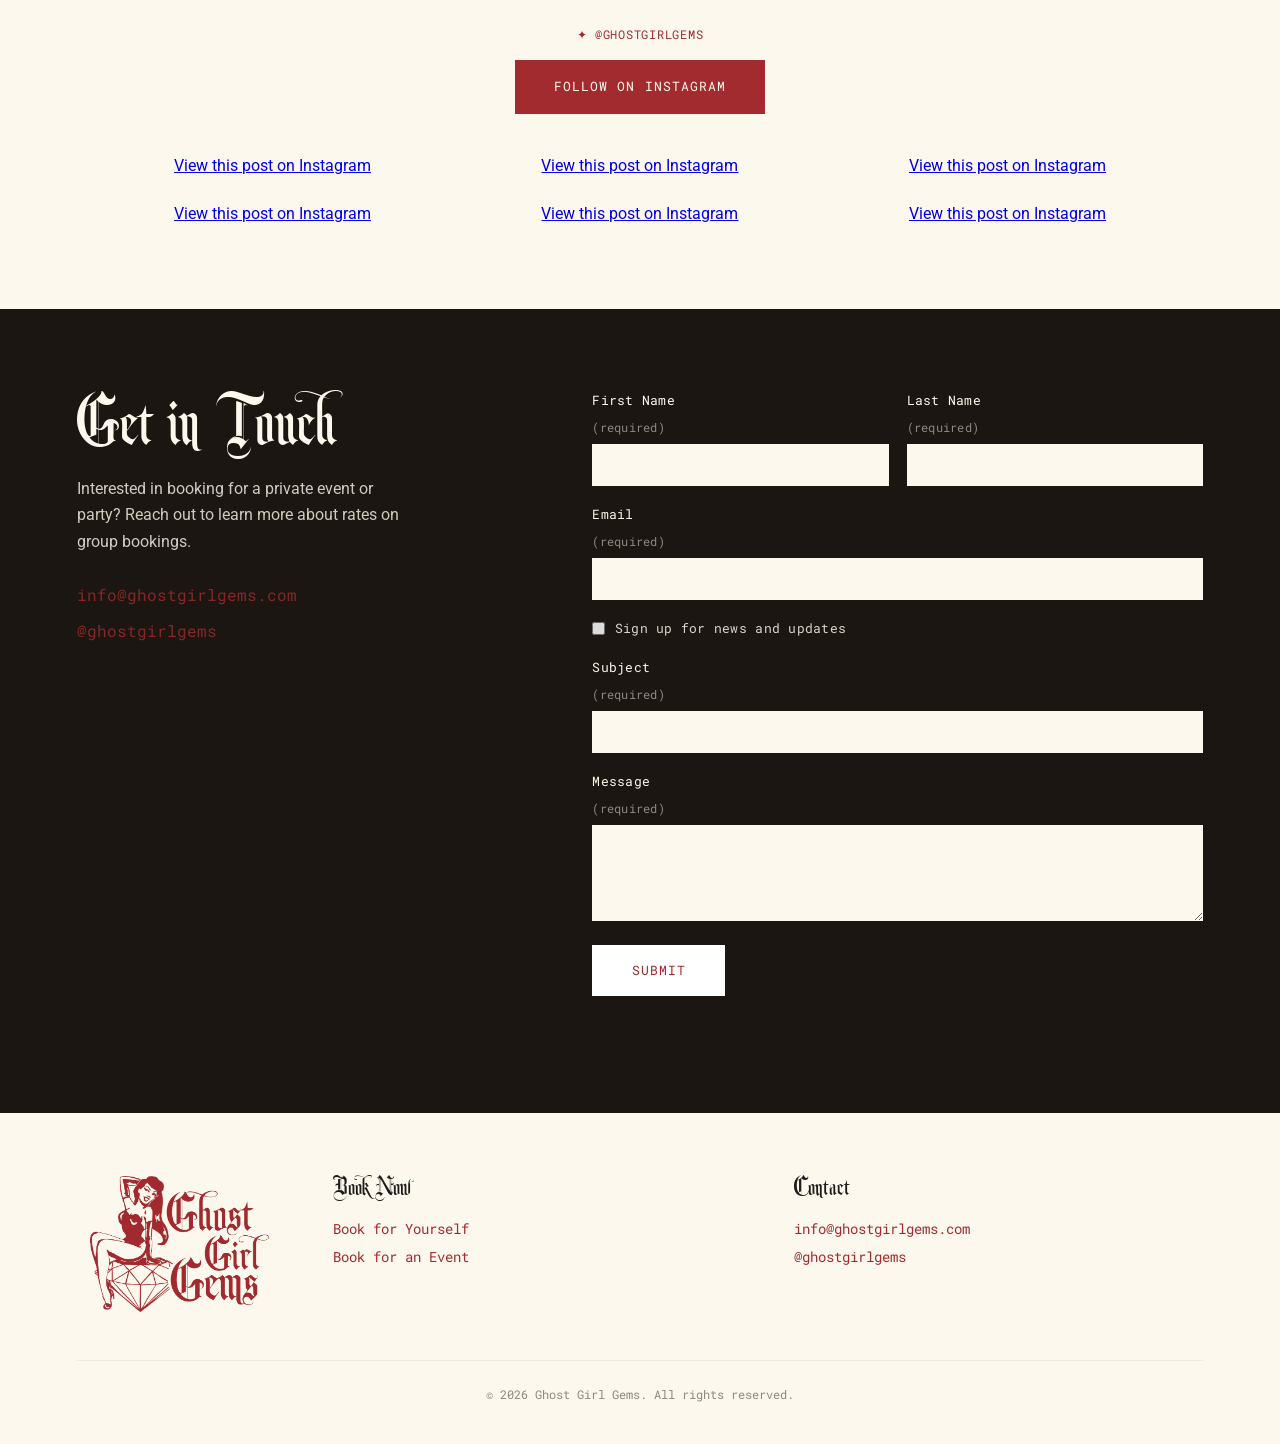
==== commit 8043e84d: "Add About page; logo/hero hierarchy; shrink-on-scroll header; Work→About - New about.html (Care & Gu" ====
--- a/index.html
+++ b/index.html
@@ -10,7 +10,7 @@
   <link rel="preconnect" href="https://fonts.gstatic.com" crossorigin />
   <link href="https://fonts.googleapis.com/css2?family=UnifrakturMaguntia&family=Roboto:wght@400;500&family=Roboto+Mono:wght@400;500&display=swap" rel="stylesheet" />
 
-  <link rel="stylesheet" href="styles.css?v=10" />
+  <link rel="stylesheet" href="styles.css?v=17" />
   <link rel="icon" href="assets/logo-stacked.webp" />
 </head>
 <body>
@@ -22,7 +22,7 @@
 
     <nav class="nav" aria-label="Primary">
       <a href="#services">Services</a>
-      <a href="#work">Work</a>
+      <a href="about.html">About</a>
       <a href="#contact">Contact</a>
     </nav>
 
@@ -49,47 +49,46 @@
     <!-- ───────────────── SERVICES / SCHEDULE ───────────────── -->
     <section class="schedule" id="services">
       <div class="schedule-copy">
-        <p class="eyebrow">✦ Tooth gems · by appointment</p>
-        <h2>Schedule an<br />Appointment</h2>
+        <h2>Tooth Gems</h2>
+        <p class="eyebrow">✦ Custom Designs by Mina</p>
         <p class="lede">
-          Hand-placed crystals, charms &amp; ghostly glam — semi-permanent,
-          painless, and unmistakably you. Pick your sparkle and book a chair.
+          Hand-placed Swarovski crystals &amp; charms — semi-permanent,
+          completely safe, and so swag. 
         </p>
-        <a href="#book" class="btn btn-solid">Book Now</a>
       </div>
 
       <div class="schedule-panel">
-        <p class="panel-head"><span class="ico">✦</span> Get some gems!</p>
+        <p class="panel-head"><span class="ico">✦</span> Services</p>
         <ul class="appt-list">
           <li>
             <div>
               <h3>Free Consultation</h3>
-              <span class="appt-meta">15 min · complimentary</span>
+              <span class="appt-meta">Complimentary</span>
             </div>          </li>
           <li>
             <div>
-              <h3>Single Gem</h3>
-              <span class="appt-meta">30 min · $30</span>
+              <h3>Round Gems</h3>
+              <span class="appt-meta">Various sizes and colors · starting at $30</span>
             </div>          </li>
           <li>
             <div>
-              <h3>Mini Cluster</h3>
-              <span class="appt-meta">45 min · $55</span>
+              <h3>Specialty Shapes</h3>
+              <span class="appt-meta">Hearts, ovals, stars · starting at $40</span>
             </div>          </li>
           <li>
             <div>
-              <h3>Full Custom Set</h3>
-              <span class="appt-meta">60 min · from $80</span>
+              <h3>Custom Set</h3>
+              <span class="appt-meta">Multiple gems · starting at $60</span>
             </div>          </li>
         </ul>
-        <a href="#book" class="btn panel-cta">Book Now</a>
+        <a href="#book" class="btn panel-cta">Schedule an Appointment</a>
       </div>
     </section>
 
     <!-- ───────────────── INSTAGRAM FEED ───────────────── -->
     <section class="feed" id="work">
       <p class="eyebrow">✦ @ghostgirlgems</p>
-      <h2>Latest Work</h2>
+      <a class="btn feed-follow" href="https://instagram.com/ghostgirlgems" target="_blank" rel="noopener">Follow on Instagram</a>
       <div class="ig-grid">
         <blockquote class="instagram-media" data-instgrm-permalink="https://www.instagram.com/p/C9IgzIKJkWm/" data-instgrm-version="14"><a href="https://www.instagram.com/p/C9IgzIKJkWm/">View this post on Instagram</a></blockquote>
         <blockquote class="instagram-media" data-instgrm-permalink="https://www.instagram.com/p/C7-A9IbJo44/" data-instgrm-version="14"><a href="https://www.instagram.com/p/C7-A9IbJo44/">View this post on Instagram</a></blockquote>
@@ -98,7 +97,6 @@
         <blockquote class="instagram-media" data-instgrm-permalink="https://www.instagram.com/p/C5okTGZJX7U/" data-instgrm-version="14"><a href="https://www.instagram.com/p/C5okTGZJX7U/">View this post on Instagram</a></blockquote>
         <blockquote class="instagram-media" data-instgrm-permalink="https://www.instagram.com/p/C3s0u_PJJyS/" data-instgrm-version="14"><a href="https://www.instagram.com/p/C3s0u_PJJyS/">View this post on Instagram</a></blockquote>
       </div>
-      <a class="btn feed-follow" href="https://instagram.com/ghostgirlgems" target="_blank" rel="noopener">Follow on Instagram</a>
     </section>
 
     <!-- ───────────────── CONTACT / GET IN TOUCH ───────────────── -->
@@ -169,6 +167,6 @@
   </footer>
 
   <script async src="https://www.instagram.com/embed.js"></script>
-  <script src="script.js?v=3"></script>
+  <script src="script.js?v=13"></script>
 </body>
 </html>
--- a/styles.css
+++ b/styles.css
@@ -58,7 +58,7 @@
 .btn-outline:hover { background: var(--cream); color: var(--maroon); transform: translateY(-2px); }
 
 /* anchor targets clear the sticky header */
-section[id] { scroll-margin-top: 170px; }
+section[id] { scroll-margin-top: 110px; }
 
 /* ───────── HEADER ───────── */
 .site-header {
@@ -67,9 +67,13 @@
   padding: 0.6rem clamp(1.25rem, 4vw, 3.5rem);
   background: var(--cream);
   border-bottom: 1px solid rgba(28, 28, 28, 0.08);
-}
+  transition: padding 0.28s ease, box-shadow 0.28s ease;
+}
+/* shrink-on-scroll: compact header once the page is scrolled */
+.site-header.scrolled { padding-top: 0.45rem; padding-bottom: 0.45rem; box-shadow: 0 6px 20px -12px rgba(28, 19, 32, 0.45); }
+.site-header.scrolled .brand img { height: clamp(44px, 5.5vw, 68px); }
 .brand { display: inline-flex; align-items: center; }
-.brand img { height: clamp(80px, 11vw, 132px); width: auto; display: block; }
+.brand img { height: clamp(96px, 13.2vw, 158px); width: auto; display: block; transition: height 0.28s ease; }
 
 .nav { display: flex; gap: 2rem; margin-left: auto; }
 .nav a {
@@ -115,7 +119,7 @@
 }
 .hero-title {
   color: var(--cream);
-  font-size: clamp(3.25rem, 11.5vw, 10rem);
+  font-size: clamp(2.5rem, 8.5vw, 7.5rem);
   letter-spacing: 0.01em;
   text-shadow: 0 6px 30px rgba(0, 0, 0, 0.35);
   margin-bottom: 1.8rem;
@@ -128,8 +132,9 @@
   align-items: center;
   padding: clamp(3.5rem, 9vh, 6.5rem) clamp(1.25rem, 6vw, 6rem);
 }
-.schedule-copy h2 { font-size: clamp(2.6rem, 6vw, 4.4rem); margin: 0.8rem 0 1.4rem; color: var(--ink); }
-.schedule-copy .lede { color: var(--ink); opacity: 0.82; max-width: 40ch; margin-bottom: 2rem; }
+.schedule-copy h2 { font-size: clamp(3.5rem, 9.5vw, 7rem); margin: 0 0 0.6rem; color: var(--ink); line-height: 0.9; }
+.schedule-copy .eyebrow { margin-left: clamp(1.9rem, 5.2vw, 3.85rem); }
+.schedule-copy .lede { color: var(--ink); opacity: 0.82; max-width: 40ch; margin: 1.6rem 0 0; margin-left: clamp(1.25rem, 3.2vw, 2.6rem); }
 
 .schedule-panel {
   background: var(--dark); color: var(--cream);
@@ -169,7 +174,7 @@
   margin: 0 auto !important; min-width: 280px !important; width: 100% !important; max-width: 340px !important;
 }
 .feed-follow {
-  margin-top: 2.6rem; background: var(--maroon); color: var(--cream); border-color: var(--maroon);
+  margin: 1rem 0 2.4rem; background: var(--maroon); color: var(--cream); border-color: var(--maroon);
 }
 .feed-follow:hover { background: transparent; color: var(--maroon); transform: translateY(-2px); }
 
@@ -185,7 +190,7 @@
 .contact-links a { color: var(--maroon); font-family: var(--mono); text-decoration: none; line-height: 2.2; }
 .contact-links a:hover { color: var(--cream); }
 
-.contact-form { display: flex; flex-direction: column; gap: 1.1rem; scroll-margin-top: 185px; }
+.contact-form { display: flex; flex-direction: column; gap: 1.1rem; scroll-margin-top: 125px; }
 .contact-form .row { display: grid; grid-template-columns: 1fr 1fr; gap: 1.1rem; }
 .contact-form label {
   display: flex; flex-direction: column; gap: 0.45rem;
@@ -208,6 +213,36 @@
 .form-status.sending { color: var(--cream); opacity: 0.7; }
 .form-status.ok  { color: #9be7a8; }
 .form-status.err { color: #ff9aa2; }
+
+/* ───────── SUBPAGE: page hero + info ───────── */
+.page-hero {
+  text-align: center;
+  padding: clamp(2.5rem, 8vh, 5rem) clamp(1.25rem, 6vw, 6rem) clamp(1rem, 3vh, 2rem);
+}
+.page-hero h1 {
+  font-family: var(--display); font-weight: 400; color: var(--ink);
+  font-size: clamp(2.75rem, 8vw, 6rem); line-height: 0.95; margin: 0.4rem 0 0.9rem;
+}
+.page-hero-sub { max-width: 46ch; margin: 0 auto; color: var(--ink); opacity: 0.8; }
+
+.info {
+  max-width: 760px; margin: 0 auto; display: flex; flex-direction: column;
+  gap: clamp(1.8rem, 4.5vh, 3rem);
+  padding: clamp(1rem, 3vh, 2rem) clamp(1.25rem, 6vw, 2rem) clamp(4rem, 9vh, 6rem);
+}
+.info-block { border-top: 1px solid rgba(28, 28, 28, 0.12); padding-top: clamp(1.4rem, 3vh, 2rem); }
+.info-block:first-child { border-top: 0; padding-top: 0; }
+.info-block h2 {
+  font-family: var(--display); font-weight: 400; color: var(--maroon);
+  font-size: clamp(2rem, 5vw, 3rem); line-height: 1; margin-bottom: 0.9rem;
+}
+.info-block p { color: var(--ink); margin-bottom: 1rem; max-width: 64ch; }
+.info-block p:last-child { margin-bottom: 0; }
+.btn-about-cta {
+  align-self: center; margin-top: 1.4rem;
+  background: var(--maroon); color: var(--cream); border-color: var(--maroon);
+}
+.btn-about-cta:hover { background: transparent; color: var(--maroon); transform: translateY(-2px); }
 
 /* ───────── FOOTER ───────── */
 .site-footer { background: var(--cream); padding: clamp(3rem, 7vh, 5rem) clamp(1.25rem, 6vw, 6rem) 2.5rem; }
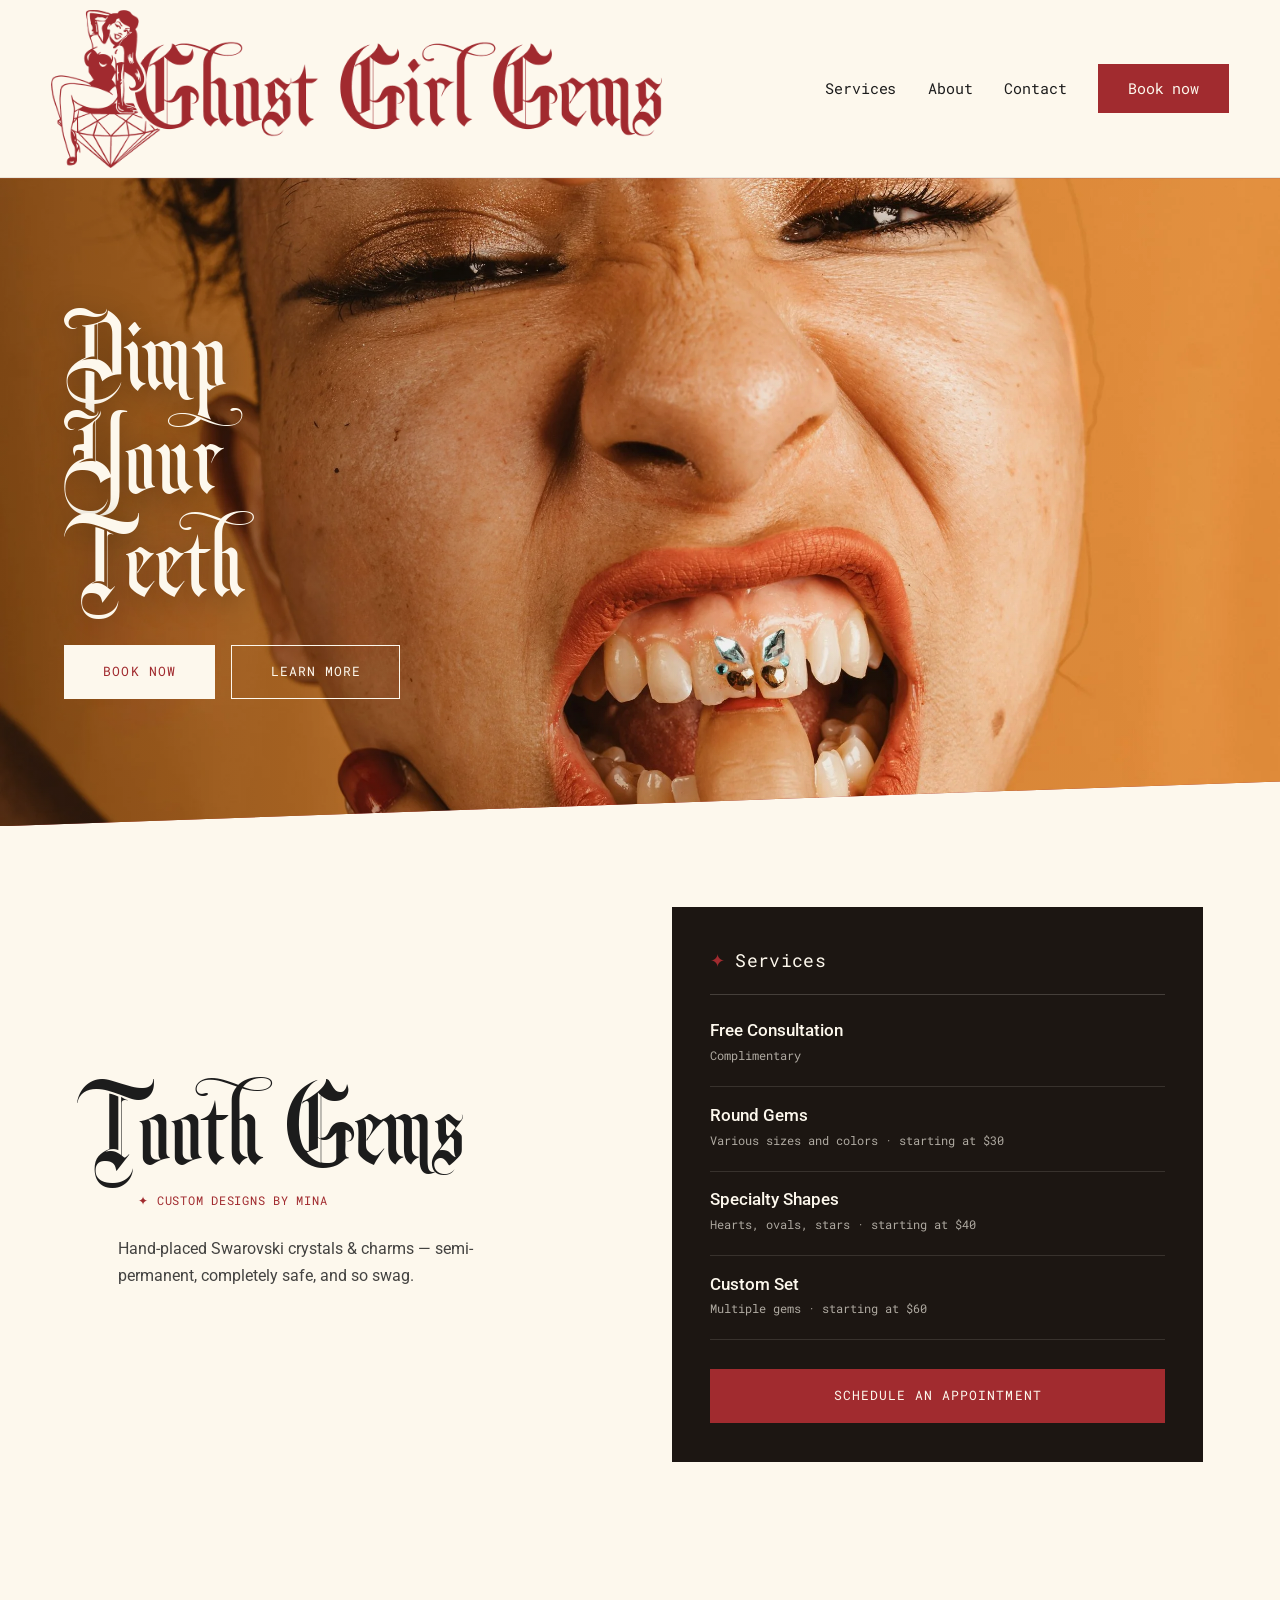
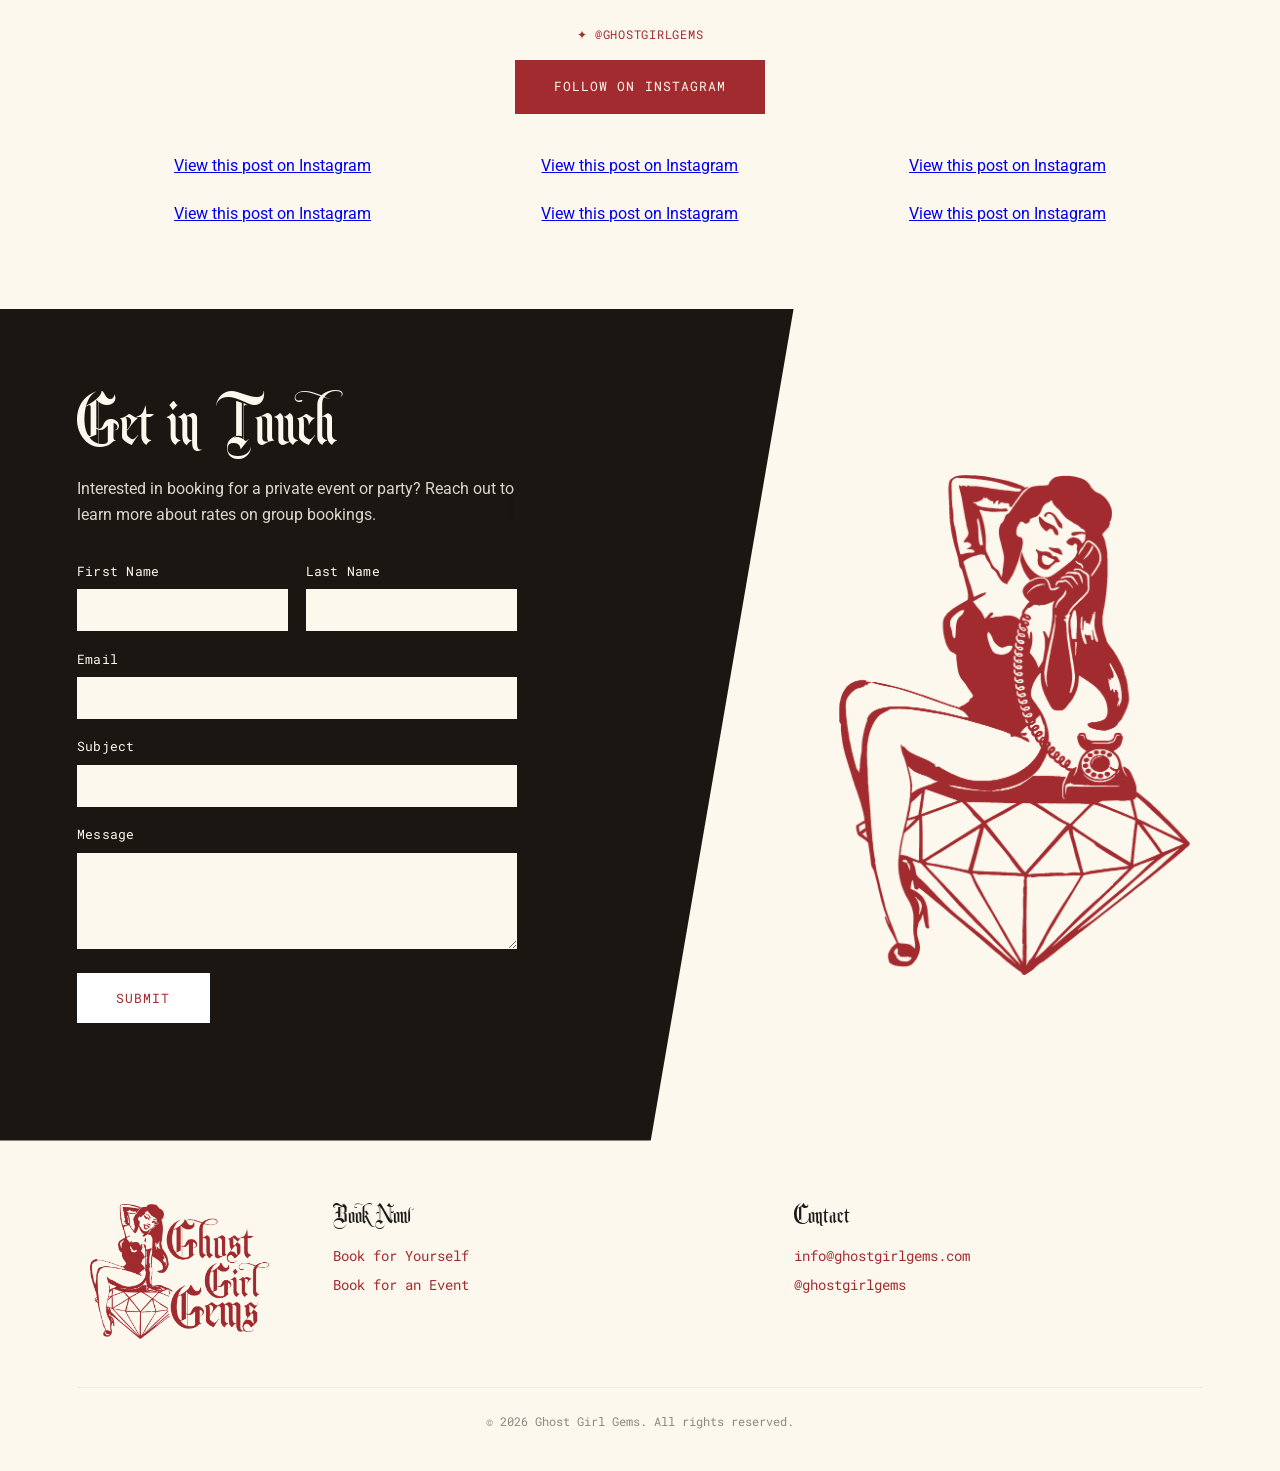
==== commit 15d12836: "Redesign Get in Touch: diagonal panel, compact form, pin-up art - Dark left panel with a diagonal ri" ====
--- a/index.html
+++ b/index.html
@@ -10,7 +10,7 @@
   <link rel="preconnect" href="https://fonts.gstatic.com" crossorigin />
   <link href="https://fonts.googleapis.com/css2?family=UnifrakturMaguntia&family=Roboto:wght@400;500&family=Roboto+Mono:wght@400;500&display=swap" rel="stylesheet" />
 
-  <link rel="stylesheet" href="styles.css?v=17" />
+  <link rel="stylesheet" href="styles.css?v=20" />
   <link rel="icon" href="assets/logo-stacked.webp" />
 </head>
 <body>
@@ -101,16 +101,12 @@
 
     <!-- ───────────────── CONTACT / GET IN TOUCH ───────────────── -->
     <section class="contact" id="contact">
-      <div class="contact-inner">
+      <div class="contact-panel">
         <div class="contact-intro">
           <h2>Get in Touch</h2>
           <p>
             Interested in booking for a private event or party? Reach out to
             learn more about rates on group bookings.
-          </p>
-          <p class="contact-links">
-            <a href="mailto:info@ghostgirlgems.com">info@ghostgirlgems.com</a><br />
-            <a href="https://instagram.com/ghostgirlgems" target="_blank" rel="noopener">@ghostgirlgems</a>
           </p>
         </div>
 
@@ -122,29 +118,22 @@
           <!-- honeypot: bots fill this, humans never see it -->
           <input type="checkbox" name="botcheck" style="display:none" tabindex="-1" autocomplete="off" aria-hidden="true" />
           <div class="row">
-            <label>First Name <span>(required)</span>
-              <input type="text" name="first" required />
+            <label>First Name              <input type="text" name="first" required />
             </label>
-            <label>Last Name <span>(required)</span>
-              <input type="text" name="last" required />
+            <label>Last Name              <input type="text" name="last" required />
             </label>
           </div>
-          <label>Email <span>(required)</span>
-            <input type="email" name="email" required />
+          <label>Email            <input type="email" name="email" required />
           </label>
-          <label class="checkbox">
-            <input type="checkbox" name="signup" /> Sign up for news and updates
+          <label>Subject            <input type="text" name="subject" required />
           </label>
-          <label>Subject <span>(required)</span>
-            <input type="text" name="subject" required />
-          </label>
-          <label>Message <span>(required)</span>
-            <textarea name="message" rows="4" required></textarea>
+          <label>Message            <textarea name="message" rows="4" required></textarea>
           </label>
           <button type="submit" class="btn btn-submit">Submit</button>
           <p id="form-status" class="form-status" role="status" aria-live="polite"></p>
         </form>
       </div>
+      <img src="assets/contact-art.png?v=2" alt="" class="contact-art" aria-hidden="true" />
     </section>
   </main>
 
--- a/styles.css
+++ b/styles.css
@@ -179,18 +179,22 @@
 .feed-follow:hover { background: transparent; color: var(--maroon); transform: translateY(-2px); }
 
 /* ───────── CONTACT ───────── */
-.contact { background: var(--dark); color: var(--cream); }
-.contact-inner {
-  display: grid; grid-template-columns: 0.85fr 1.15fr; gap: clamp(2rem, 5vw, 4.5rem);
-  align-items: start;
-  padding: clamp(3.5rem, 9vh, 6.5rem) clamp(1.25rem, 6vw, 6rem);
+.contact { background: var(--cream); color: var(--ink); position: relative; overflow: hidden; }
+.contact-art {
+  position: absolute; top: 50%; right: clamp(1.5rem, 7vw, 7rem);
+  transform: translateY(-50%);
+  height: clamp(280px, 64%, 500px); width: auto; pointer-events: none; user-select: none;
+}
+.contact-panel {
+  background: var(--dark); color: var(--cream); width: 62%;
+  padding: clamp(3.5rem, 9vh, 6.5rem) clamp(2rem, 5vw, 4rem) clamp(3.5rem, 9vh, 6.5rem) clamp(1.5rem, 6vw, 6rem);
+  /* diagonal right edge — cream shows through on the right (room for an image) */
+  clip-path: polygon(0 0, 100% 0, 82% 100%, 0 100%);
 }
 .contact-intro h2 { font-size: clamp(2.6rem, 6vw, 4.4rem); color: var(--cream); margin-bottom: 1.2rem; }
-.contact-intro p { opacity: 0.8; max-width: 36ch; margin-bottom: 1.4rem; }
-.contact-links a { color: var(--maroon); font-family: var(--mono); text-decoration: none; line-height: 2.2; }
-.contact-links a:hover { color: var(--cream); }
-
-.contact-form { display: flex; flex-direction: column; gap: 1.1rem; scroll-margin-top: 125px; }
+.contact-intro p { opacity: 0.85; max-width: 52ch; margin-bottom: 0; }
+
+.contact-form { display: flex; flex-direction: column; gap: 1.1rem; max-width: 440px; margin-top: 2rem; scroll-margin-top: 125px; }
 .contact-form .row { display: grid; grid-template-columns: 1fr 1fr; gap: 1.1rem; }
 .contact-form label {
   display: flex; flex-direction: column; gap: 0.45rem;
@@ -264,7 +268,10 @@
 
 /* ───────── RESPONSIVE ───────── */
 @media (max-width: 880px) {
-  .schedule, .contact-inner { grid-template-columns: 1fr; }
+  .schedule { grid-template-columns: 1fr; }
+  .contact-panel { width: 100%; clip-path: none; padding-right: clamp(1.25rem, 6vw, 6rem); }
+  .contact-form { max-width: none; }
+  .contact-art { display: none; }
   .foot-grid { grid-template-columns: 1fr 1fr; }
   .foot-logo { grid-column: 1 / -1; }
 }
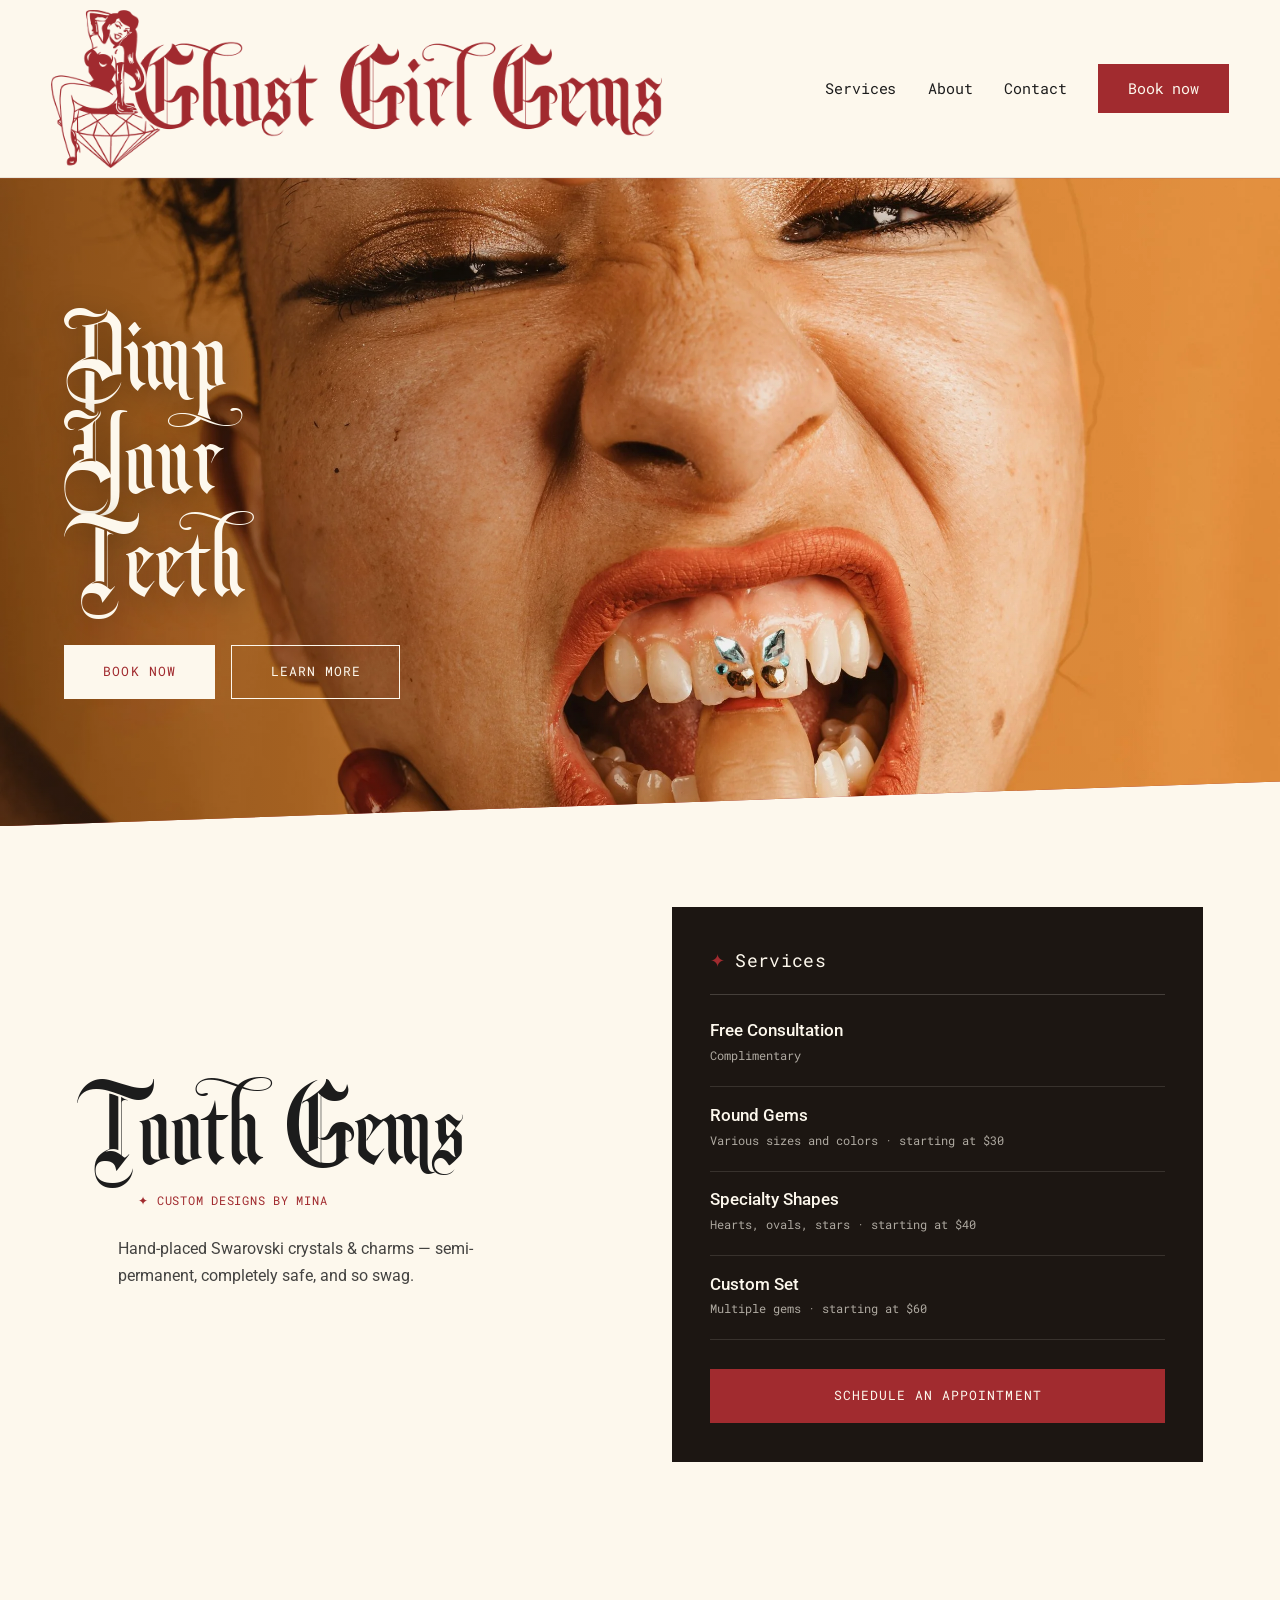
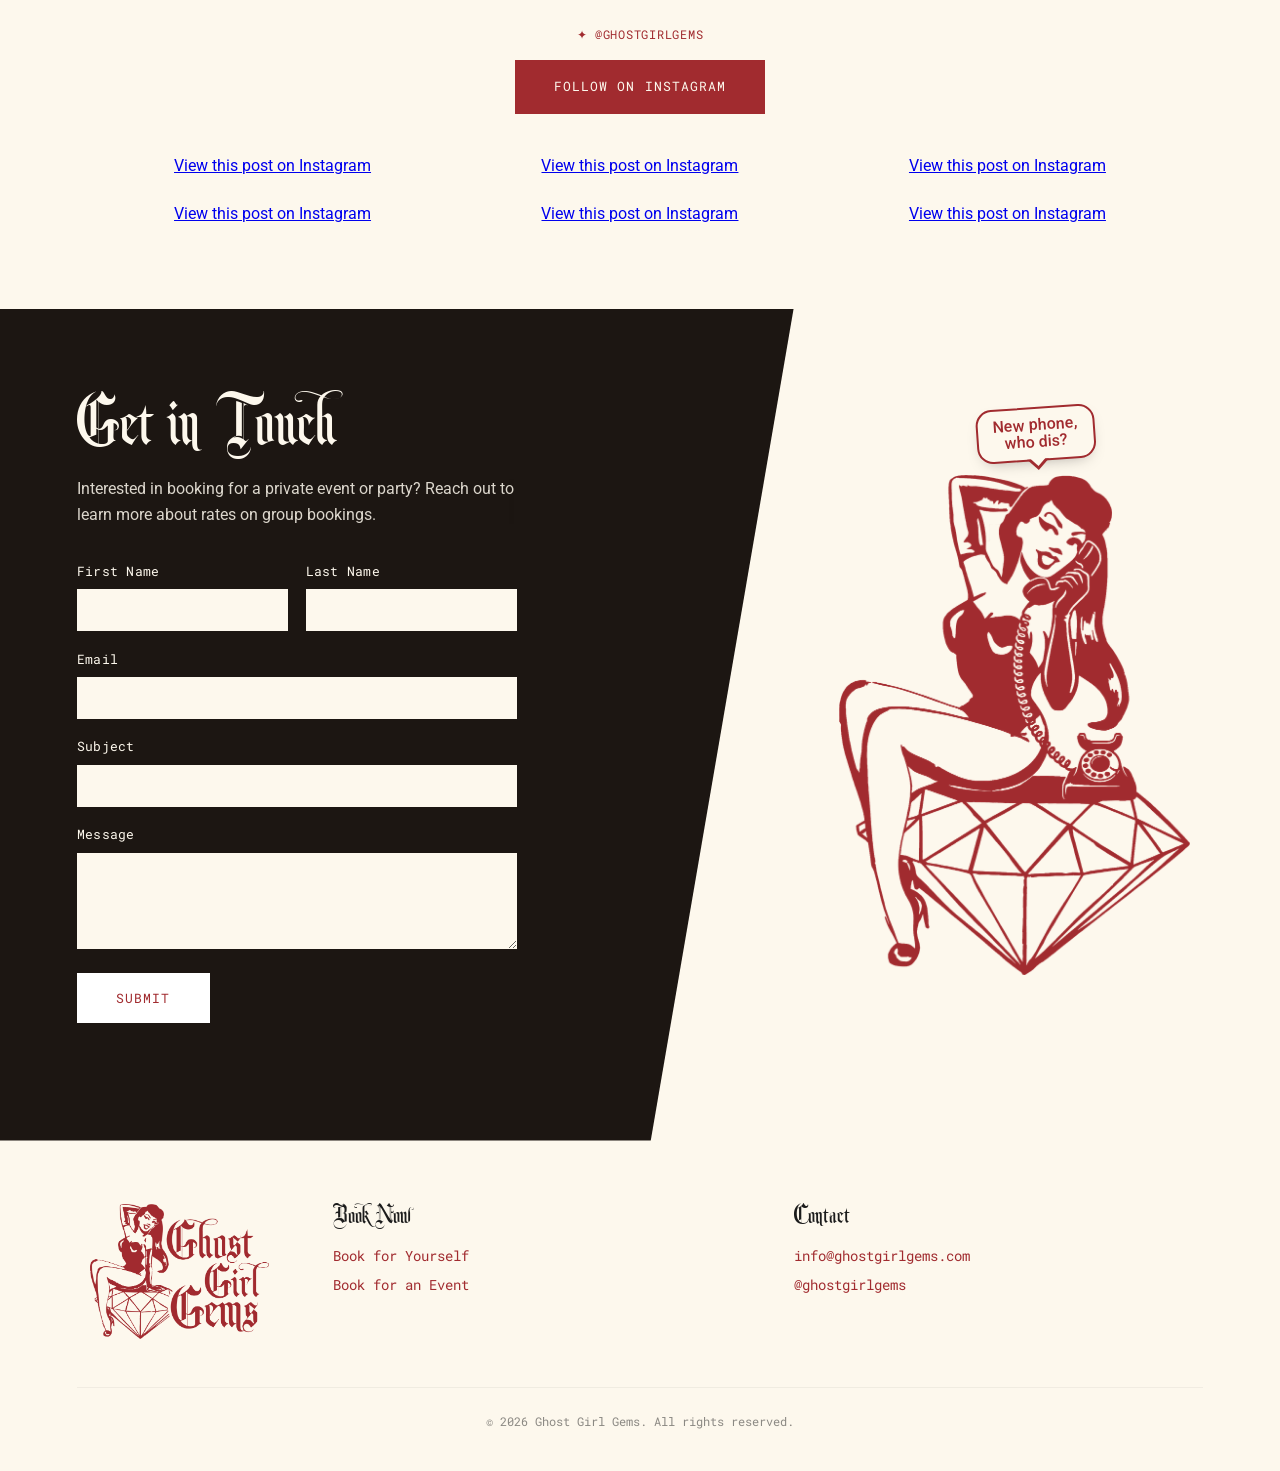
==== commit cfbe01a7: "Add 'New phone, who dis?' speech bubble to contact pin-up CSS/HTML overlay anchored above the figure" ====
--- a/index.html
+++ b/index.html
@@ -10,7 +10,7 @@
   <link rel="preconnect" href="https://fonts.gstatic.com" crossorigin />
   <link href="https://fonts.googleapis.com/css2?family=UnifrakturMaguntia&family=Roboto:wght@400;500&family=Roboto+Mono:wght@400;500&display=swap" rel="stylesheet" />
 
-  <link rel="stylesheet" href="styles.css?v=20" />
+  <link rel="stylesheet" href="styles.css?v=23" />
   <link rel="icon" href="assets/logo-stacked.webp" />
 </head>
 <body>
@@ -133,7 +133,10 @@
           <p id="form-status" class="form-status" role="status" aria-live="polite"></p>
         </form>
       </div>
-      <img src="assets/contact-art.png?v=2" alt="" class="contact-art" aria-hidden="true" />
+      <div class="contact-art" aria-hidden="true">
+        <span class="speech-bubble">New phone,<br />who dis?</span>
+        <img src="assets/contact-art.png?v=2" alt="" />
+      </div>
     </section>
   </main>
 
--- a/styles.css
+++ b/styles.css
@@ -183,8 +183,21 @@
 .contact-art {
   position: absolute; top: 50%; right: clamp(1.5rem, 7vw, 7rem);
   transform: translateY(-50%);
-  height: clamp(280px, 64%, 500px); width: auto; pointer-events: none; user-select: none;
-}
+  height: clamp(280px, 64%, 500px); pointer-events: none; user-select: none;
+}
+.contact-art img { height: 100%; width: auto; display: block; }
+.speech-bubble {
+  position: absolute; top: -4.25rem; left: 56%; z-index: 2;
+  transform: translateX(-50%) rotate(-4deg);
+  background: var(--cream); color: var(--maroon);
+  border: 2px solid var(--maroon); border-radius: 16px;
+  padding: 0.5rem 0.95rem; text-align: center; line-height: 1.05;
+  font-family: var(--body); font-weight: 500; font-size: clamp(0.82rem, 1.3vw, 1rem);
+  box-shadow: 0 6px 16px -8px rgba(0, 0, 0, 0.35);
+}
+.speech-bubble::after, .speech-bubble::before { content: ""; position: absolute; width: 0; height: 0; }
+.speech-bubble::after  { bottom: -11px; left: 50%; margin-left: -11px; border: 11px solid transparent; border-bottom: 0; border-top-color: var(--maroon); }
+.speech-bubble::before { bottom: -7px;  left: 50%; margin-left: -8px;  border: 8px solid transparent;  border-bottom: 0; border-top-color: var(--cream); z-index: 1; }
 .contact-panel {
   background: var(--dark); color: var(--cream); width: 62%;
   padding: clamp(3.5rem, 9vh, 6.5rem) clamp(2rem, 5vw, 4rem) clamp(3.5rem, 9vh, 6.5rem) clamp(1.5rem, 6vw, 6rem);
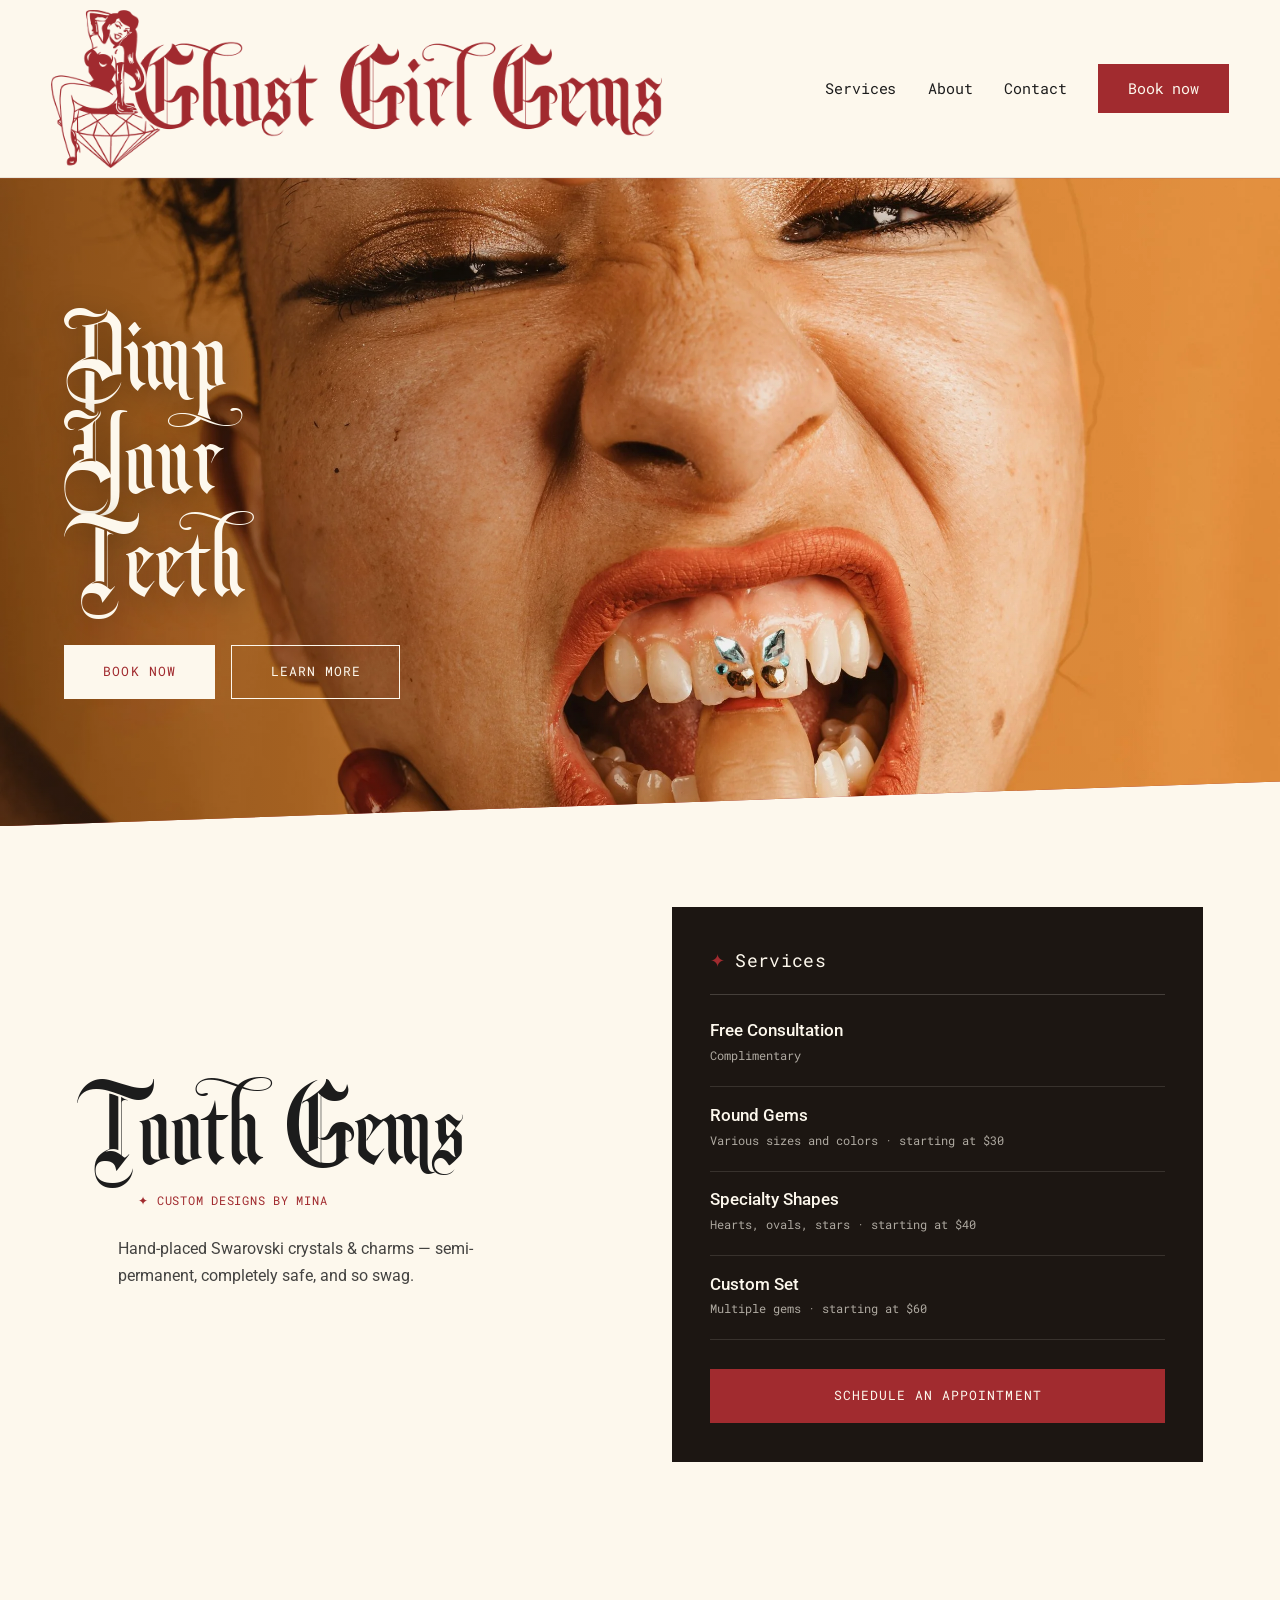
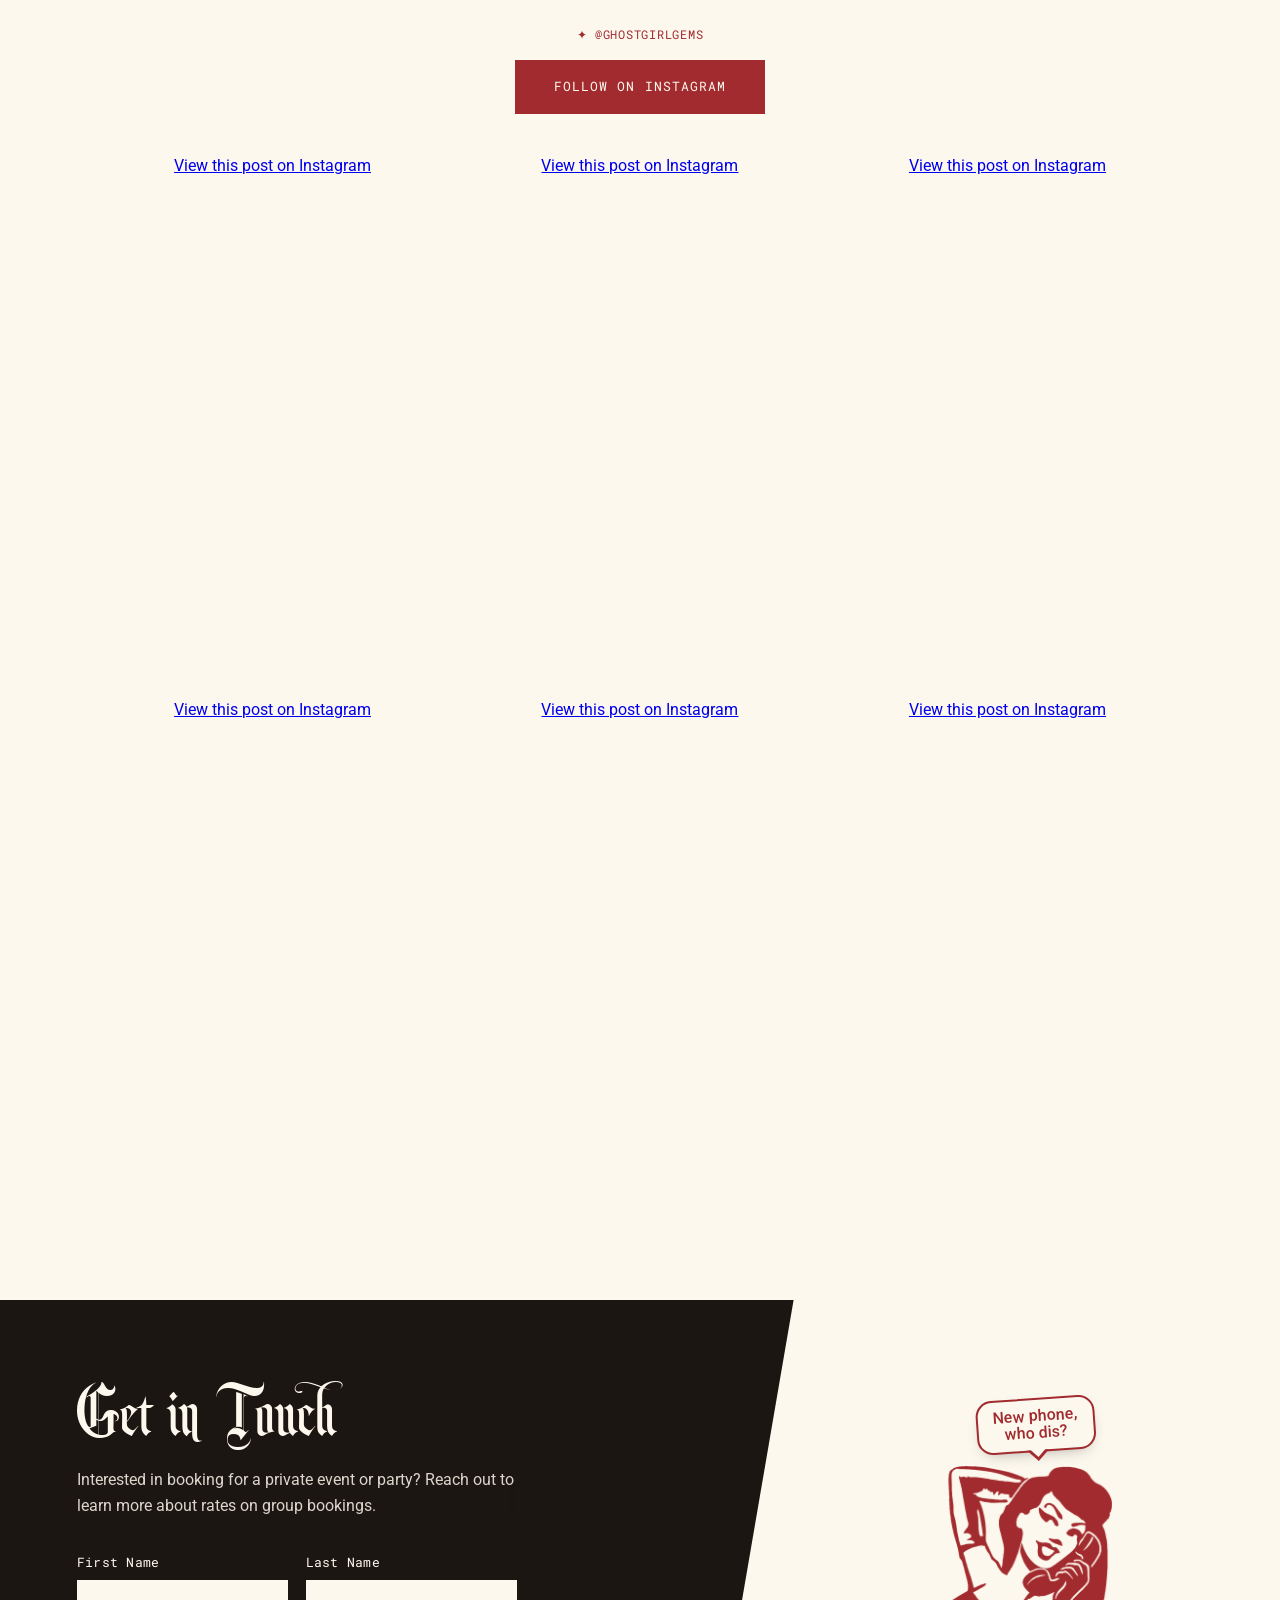
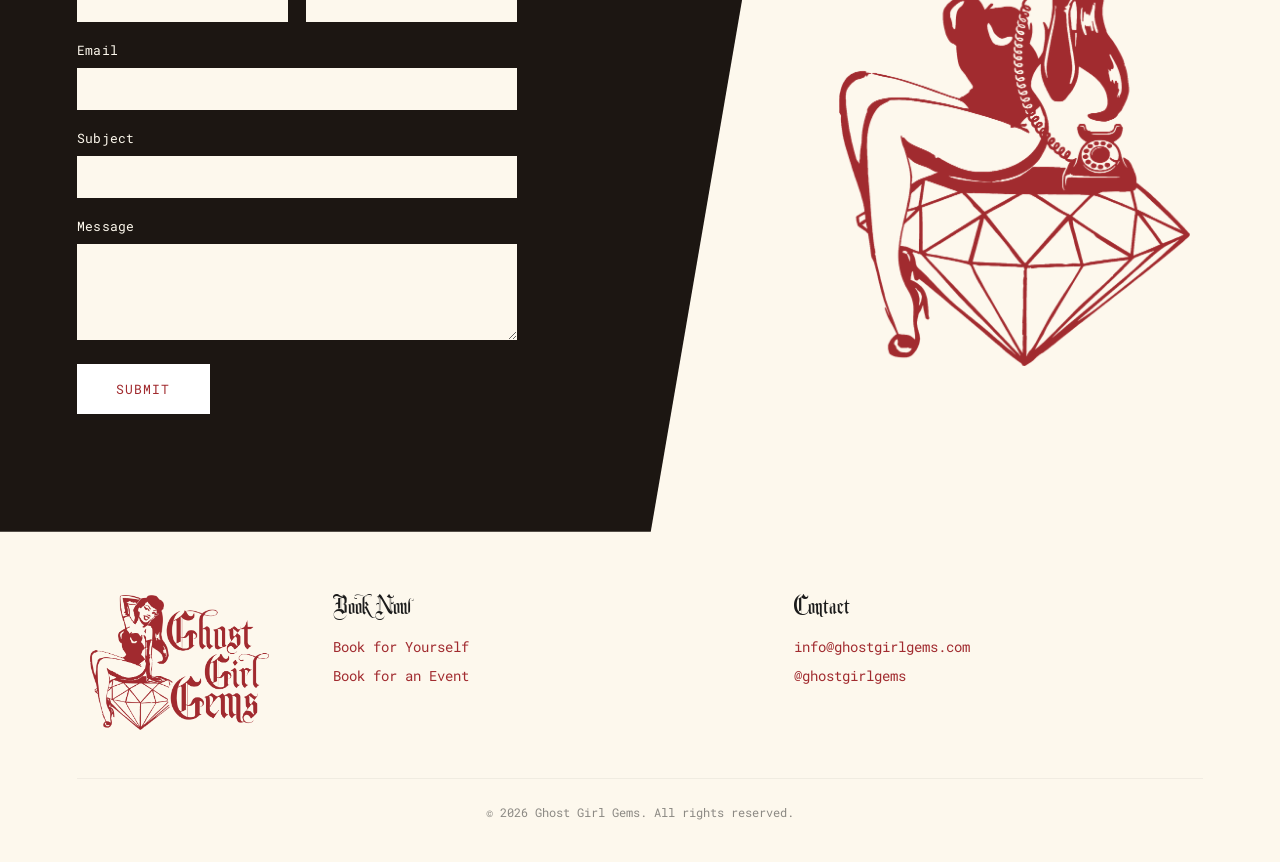
==== commit 83cfb016: "Fix nav scroll targets + logo-to-top; stabilize layout - Book buttons now target the contact section" ====
--- a/index.html
+++ b/index.html
@@ -10,7 +10,7 @@
   <link rel="preconnect" href="https://fonts.gstatic.com" crossorigin />
   <link href="https://fonts.googleapis.com/css2?family=UnifrakturMaguntia&family=Roboto:wght@400;500&family=Roboto+Mono:wght@400;500&display=swap" rel="stylesheet" />
 
-  <link rel="stylesheet" href="styles.css?v=23" />
+  <link rel="stylesheet" href="styles.css?v=24" />
   <link rel="icon" href="assets/logo-stacked.webp" />
 </head>
 <body>
@@ -26,7 +26,7 @@
       <a href="#contact">Contact</a>
     </nav>
 
-    <a href="#book" class="book-pill">Book now</a>
+    <a href="#contact" class="book-pill">Book now</a>
 
     <button class="nav-toggle" aria-label="Open menu" aria-expanded="false">
       <span></span><span></span><span></span>
@@ -40,7 +40,7 @@
       <div class="hero-inner">
         <h1 class="hero-title">Pimp<br />Your<br />Teeth</h1>
         <div class="hero-actions">
-          <a href="#book" class="btn btn-solid">Book Now</a>
+          <a href="#contact" class="btn btn-solid">Book Now</a>
           <a href="#services" class="btn btn-outline">Learn More</a>
         </div>
       </div>
@@ -81,7 +81,7 @@
               <span class="appt-meta">Multiple gems · starting at $60</span>
             </div>          </li>
         </ul>
-        <a href="#book" class="btn panel-cta">Schedule an Appointment</a>
+        <a href="#contact" class="btn panel-cta">Schedule an Appointment</a>
       </div>
     </section>
 
@@ -146,8 +146,8 @@
       <img class="foot-logo" src="assets/logo-stacked.webp" alt="Ghost Girl Gems" />
       <div class="foot-col">
         <h4>Book Now</h4>
-        <a href="#book">Book for Yourself</a>
-        <a href="#book">Book for an Event</a>
+        <a href="#contact">Book for Yourself</a>
+        <a href="#contact">Book for an Event</a>
       </div>
       <div class="foot-col">
         <h4>Contact</h4>
@@ -159,6 +159,6 @@
   </footer>
 
   <script async src="https://www.instagram.com/embed.js"></script>
-  <script src="script.js?v=13"></script>
+  <script src="script.js?v=27"></script>
 </body>
 </html>
--- a/styles.css
+++ b/styles.css
@@ -172,6 +172,7 @@
 }
 .ig-grid .instagram-media {
   margin: 0 auto !important; min-width: 280px !important; width: 100% !important; max-width: 340px !important;
+  min-height: 522px; /* reserve the loaded embed height so the page doesn't shift (keeps #contact anchor stable) */
 }
 .feed-follow {
   margin: 1rem 0 2.4rem; background: var(--maroon); color: var(--cream); border-color: var(--maroon);
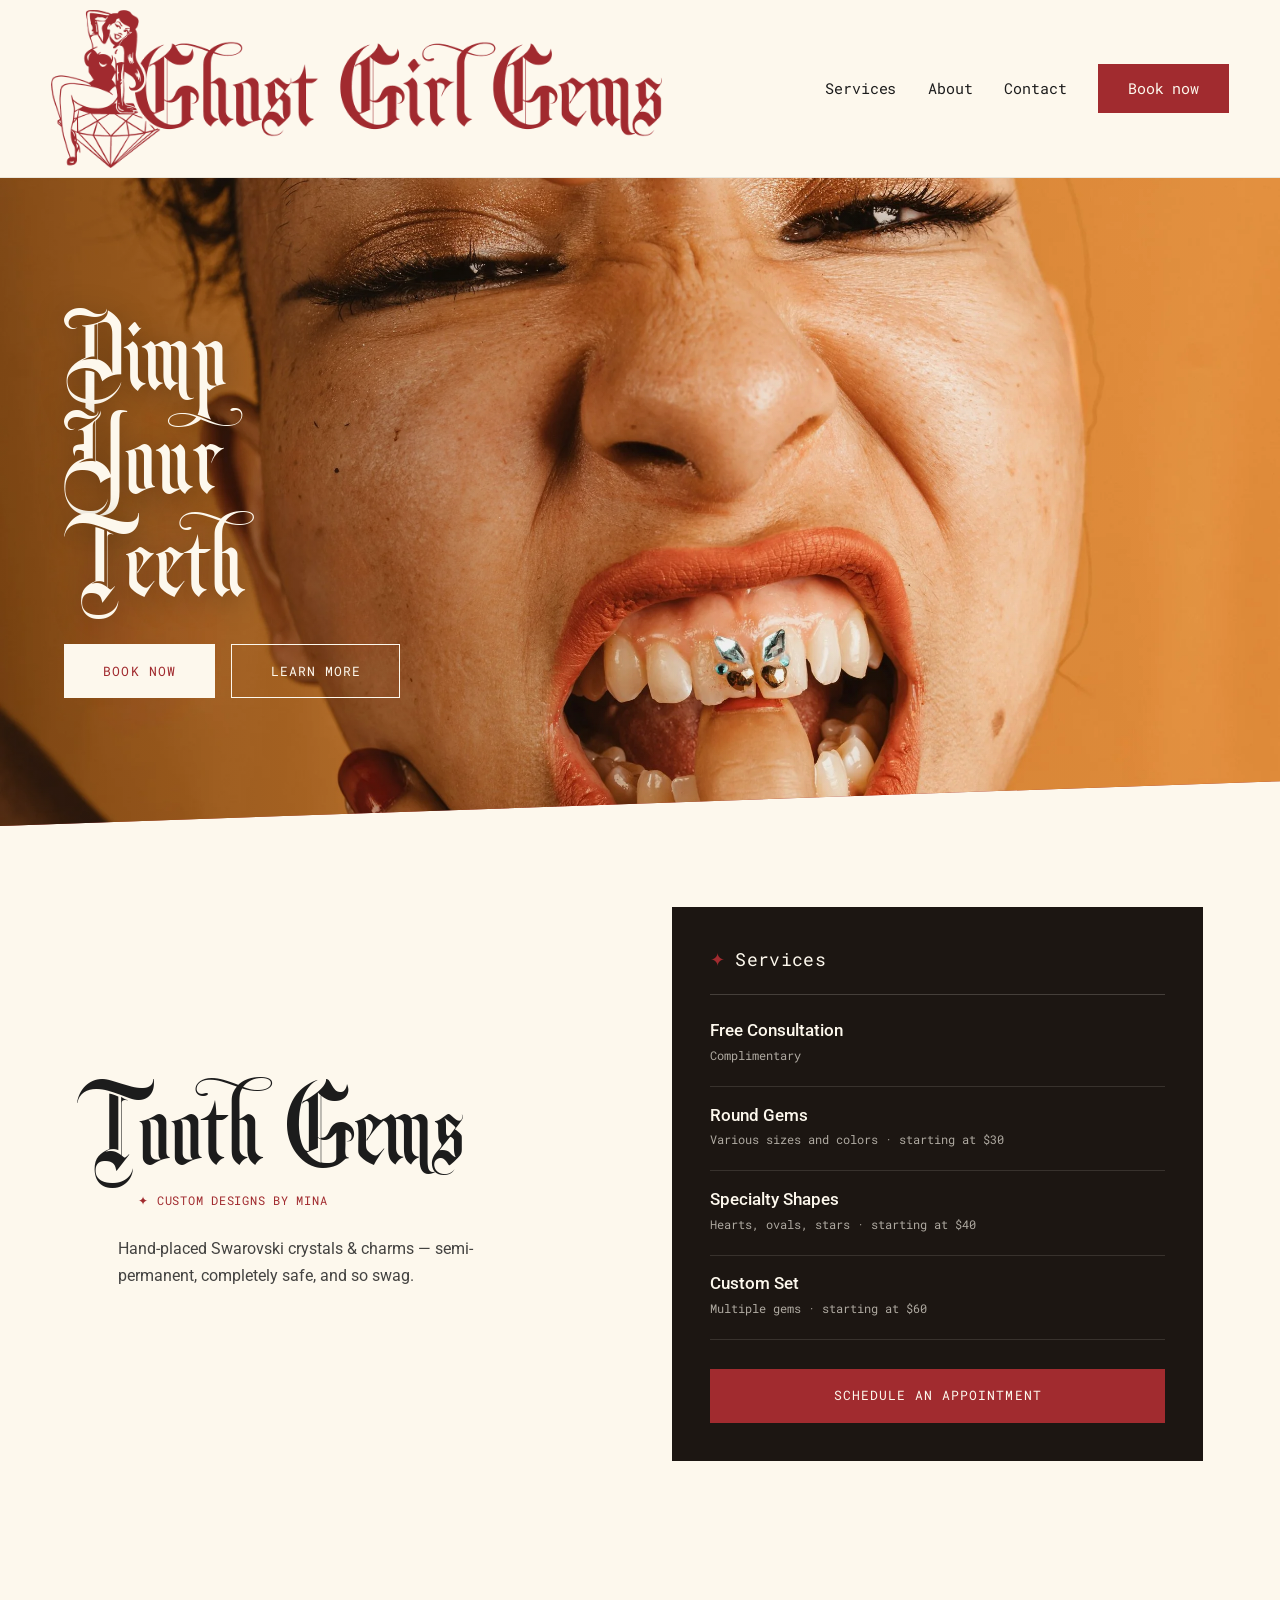
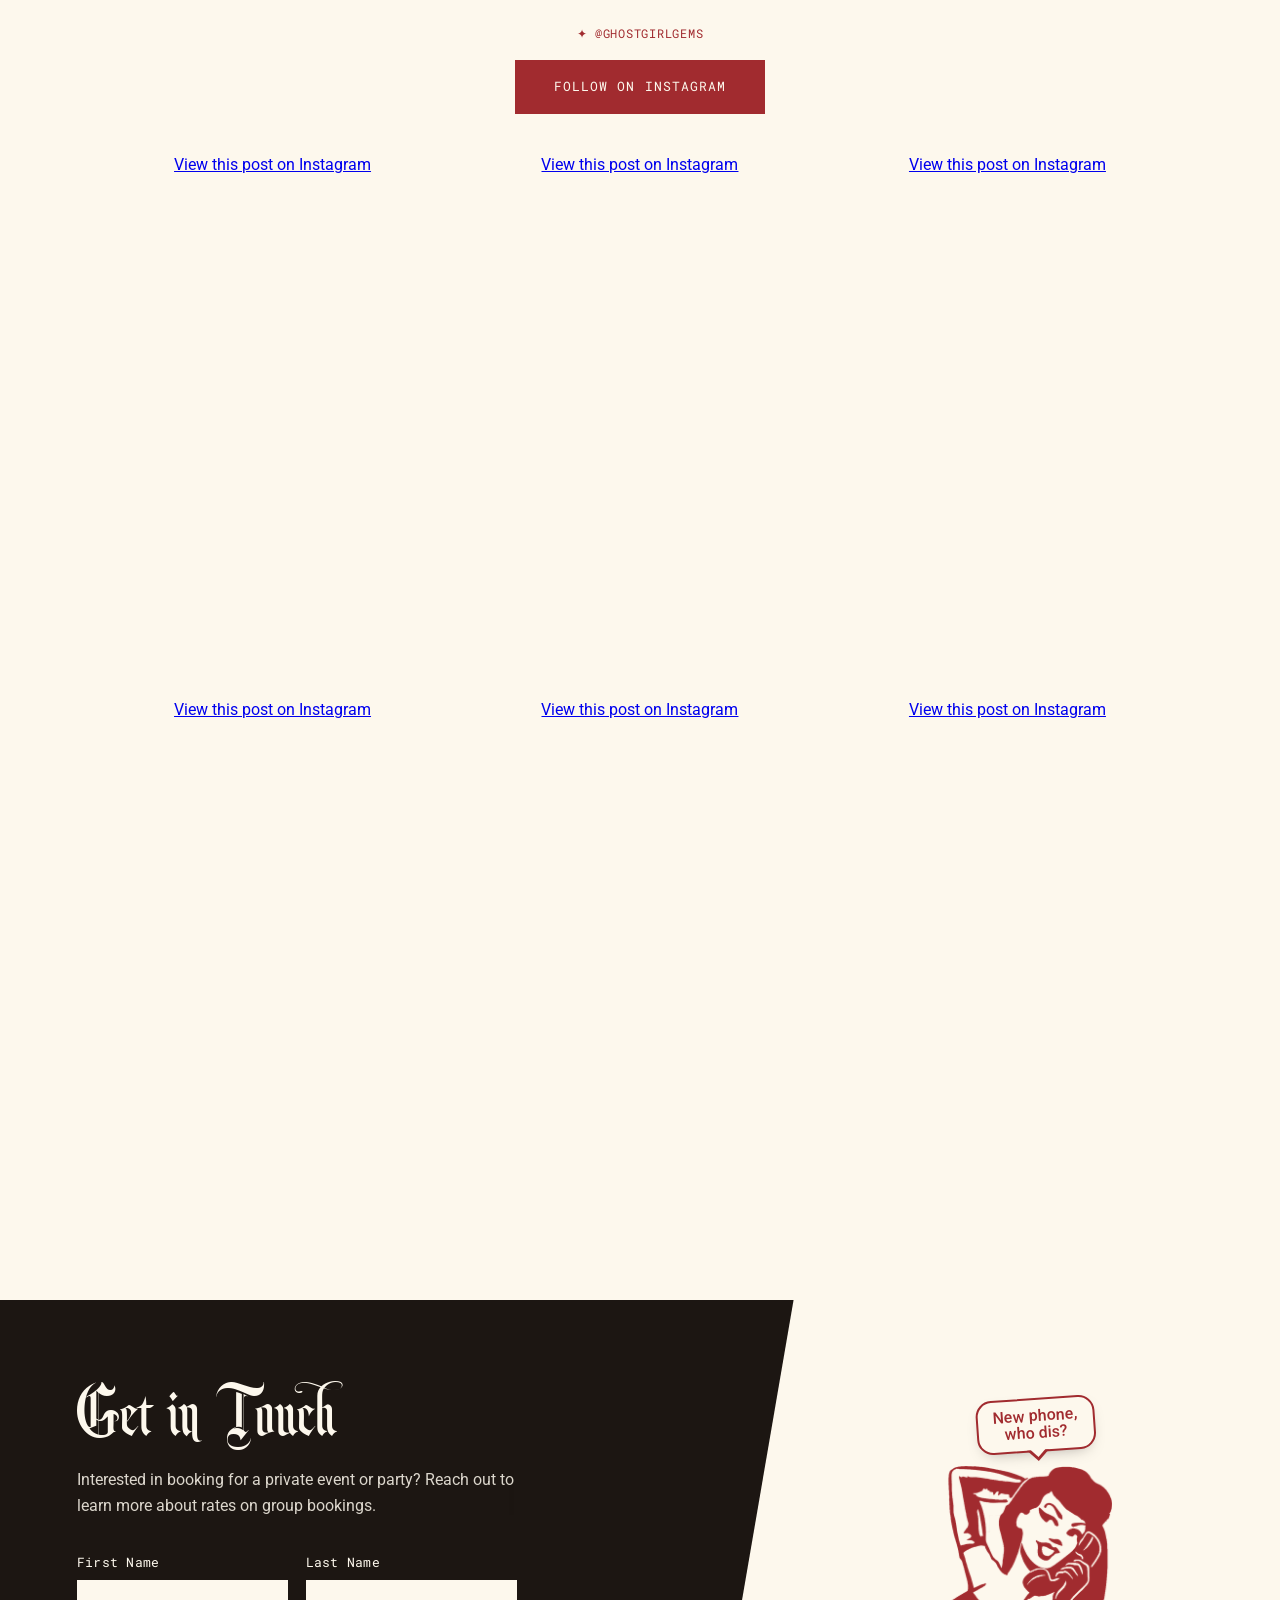
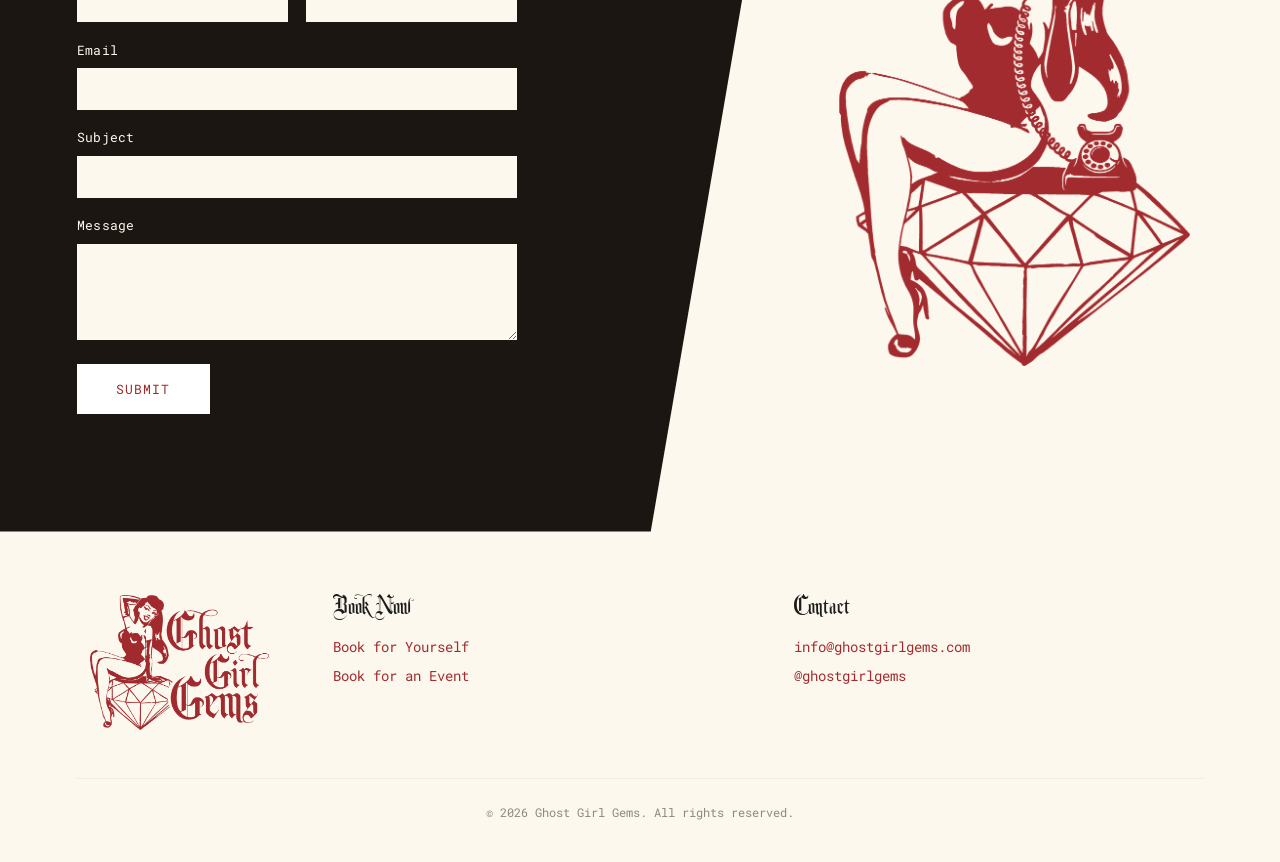
==== commit dd1b6f28: "Fix shrink-on-scroll header flicker (fixed header + reserved space) The sticky header changed page h" ====
--- a/index.html
+++ b/index.html
@@ -10,7 +10,7 @@
   <link rel="preconnect" href="https://fonts.gstatic.com" crossorigin />
   <link href="https://fonts.googleapis.com/css2?family=UnifrakturMaguntia&family=Roboto:wght@400;500&family=Roboto+Mono:wght@400;500&display=swap" rel="stylesheet" />
 
-  <link rel="stylesheet" href="styles.css?v=24" />
+  <link rel="stylesheet" href="styles.css?v=25" />
   <link rel="icon" href="assets/logo-stacked.webp" />
 </head>
 <body>
@@ -159,6 +159,6 @@
   </footer>
 
   <script async src="https://www.instagram.com/embed.js"></script>
-  <script src="script.js?v=27"></script>
+  <script src="script.js?v=28"></script>
 </body>
 </html>
--- a/styles.css
+++ b/styles.css
@@ -28,7 +28,7 @@
 }
 
 * { box-sizing: border-box; margin: 0; padding: 0; }
-html { scroll-behavior: smooth; }
+html { scroll-behavior: smooth; overflow-anchor: none; }
 
 body {
   font-family: var(--body);
@@ -37,6 +37,8 @@
   line-height: 1.65;
   -webkit-font-smoothing: antialiased;
   overflow-x: hidden;
+  /* reserve space for the fixed header (JS sets the exact value); prevents FOUC */
+  padding-top: calc(clamp(96px, 13.2vw, 158px) + 1.45rem);
 }
 
 h1, h2, h3, h4 { font-family: var(--display); font-weight: 400; line-height: 0.95; }
@@ -62,7 +64,7 @@
 
 /* ───────── HEADER ───────── */
 .site-header {
-  position: sticky; top: 0; z-index: 100;
+  position: fixed; top: 0; left: 0; right: 0; z-index: 100;
   display: flex; align-items: center; gap: 2rem;
   padding: 0.6rem clamp(1.25rem, 4vw, 3.5rem);
   background: var(--cream);
